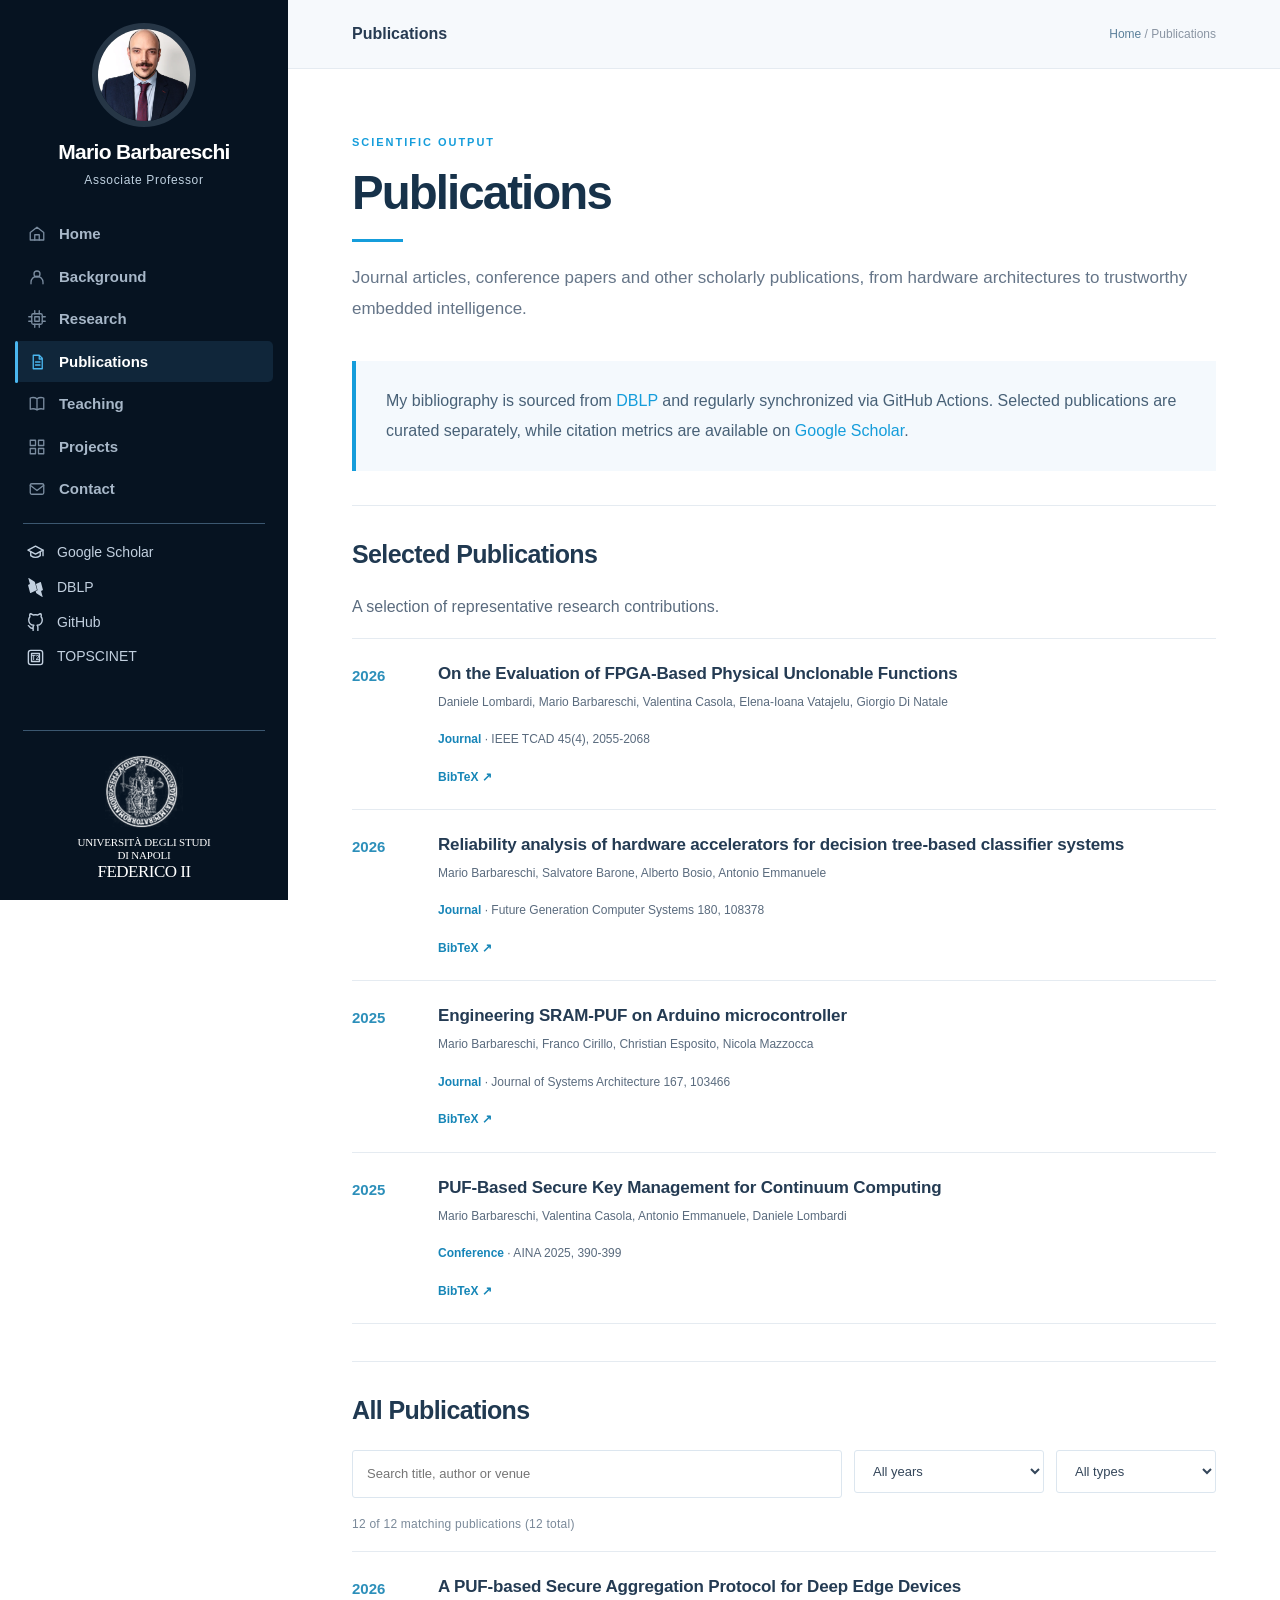
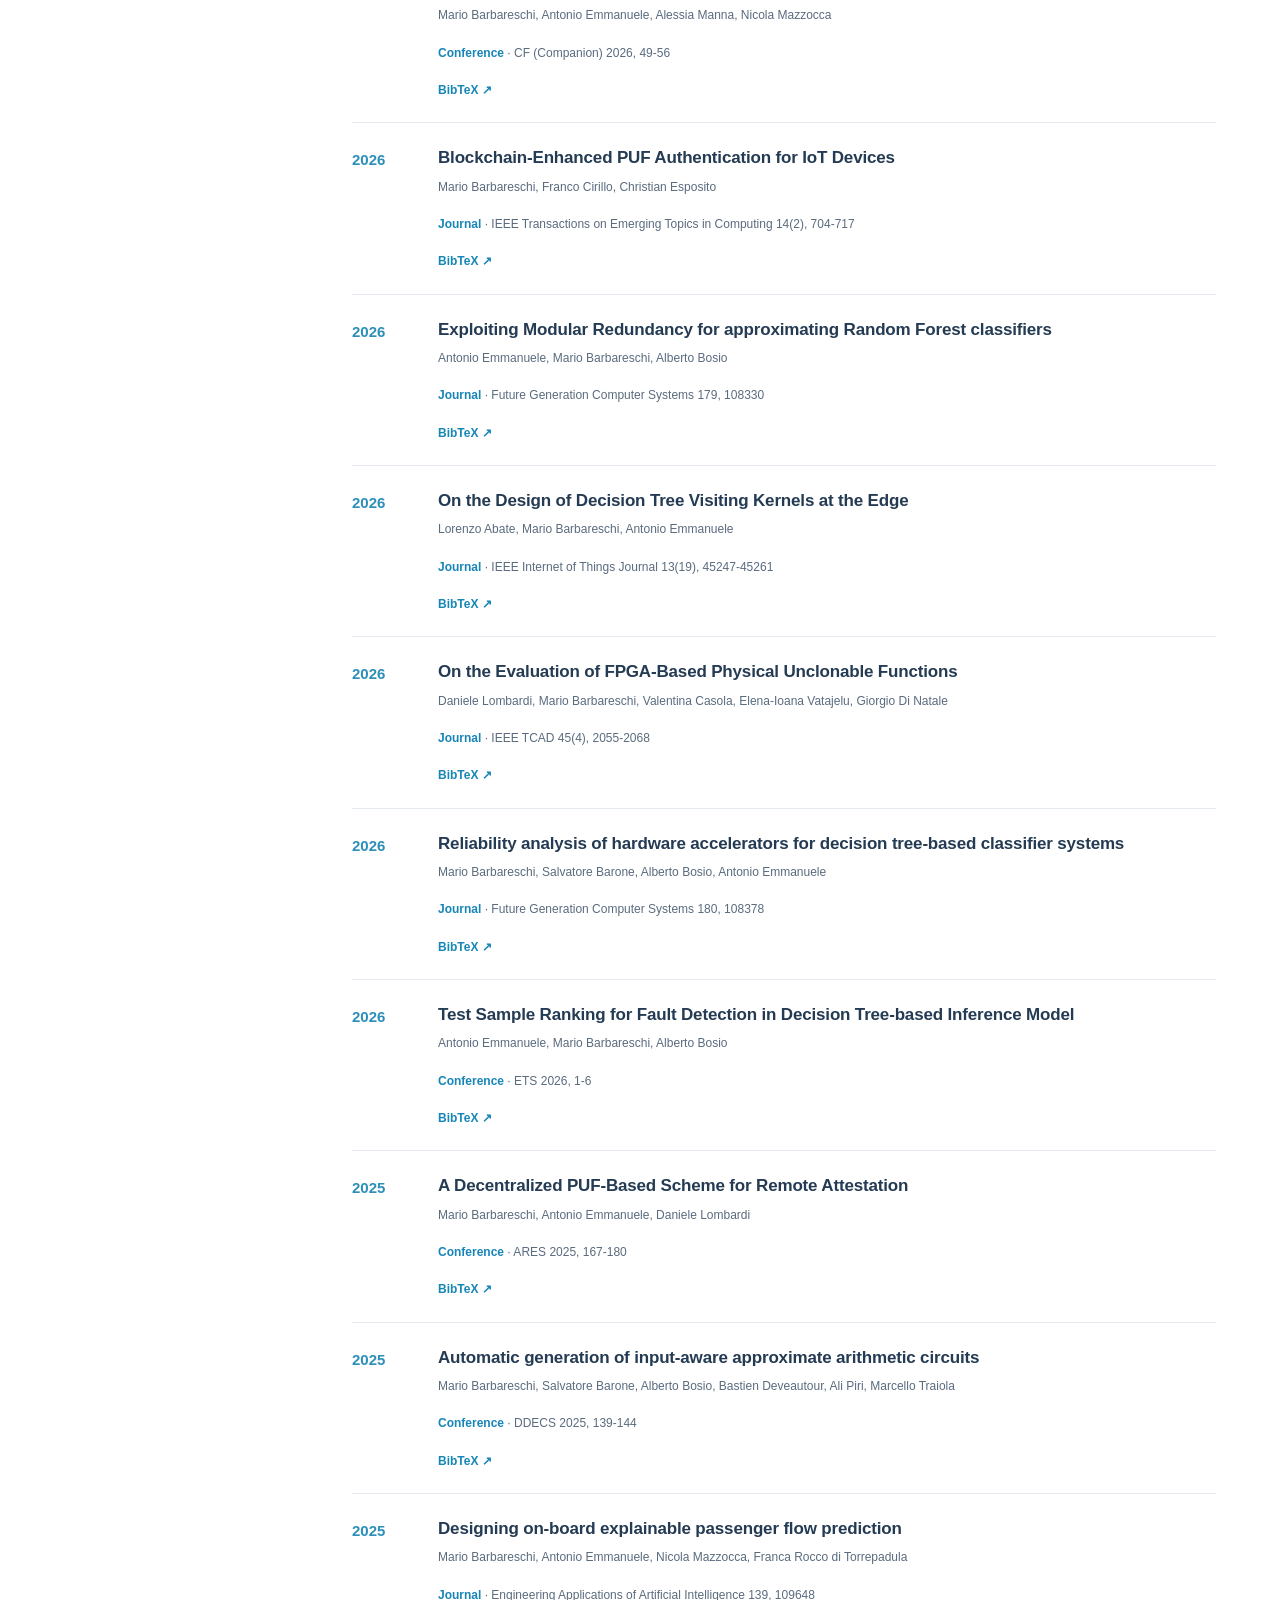
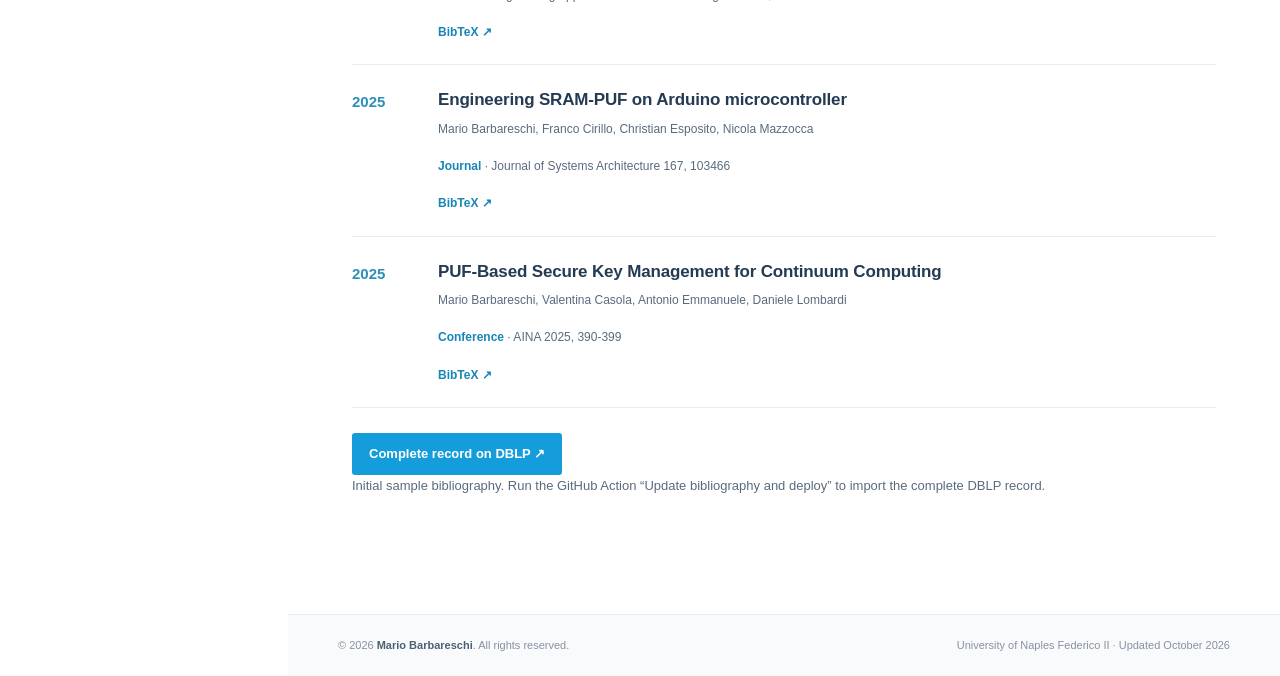
==== site/publications.html @ 02cf4fbd "first commit" ====
<!doctype html>
<html lang="en">
<head>
  <meta charset="utf-8">
  <meta name="viewport" content="width=device-width, initial-scale=1">
  <meta name="theme-color" content="#061321">
  <meta name="description" content="Publications | Mario Barbareschi, Associate Professor at the University of Naples Federico II">
  <meta property="og:title" content="Publications | Mario Barbareschi">
  <meta property="og:description" content="Publications | Mario Barbareschi, Associate Professor at the University of Naples Federico II">
  <meta property="og:type" content="website">
  <meta property="og:image" content="assets/images/iwasi-hero.webp">
  <title>Publications | Mario Barbareschi</title>
  <link rel="icon" href="favicon.svg" type="image/svg+xml">
  <link rel="stylesheet" href="assets/css/site.css">
</head>
<body>
  <aside class="site-sidebar" id="site-sidebar">
      <div class="identity">
        <a class="identity-photo" href="index.html"><img src="assets/images/portrait.webp" alt="Mario Barbareschi" width="118" height="118"></a>
        <a class="identity-name" href="index.html">Mario Barbareschi</a>
        <div class="identity-role">Associate Professor</div>
      </div>
      <nav class="side-nav" aria-label="Main navigation"><a href="index.html"><svg viewBox="0 0 24 24" aria-hidden="true"><path d="m3 10 9-7 9 7v10H3z"/><path d="M9 20v-7h6v7"/></svg><span>Home</span></a>
<a href="background.html"><svg viewBox="0 0 24 24" aria-hidden="true"><circle cx="12" cy="8" r="4"/><path d="M4 21v-2a8 8 0 0 1 16 0v2"/></svg><span>Background</span></a>
<a href="research.html"><svg viewBox="0 0 24 24" aria-hidden="true"><rect x="5" y="5" width="14" height="14" rx="2"/><path d="M9 9h6v6H9zM9 1v4m6-4v4M9 19v4m6-4v4M1 9h4m-4 6h4m14-6h4m-4 6h4"/></svg><span>Research</span></a>
<a href="publications.html" aria-current="page"><svg viewBox="0 0 24 24" aria-hidden="true"><path d="M7 3h8l4 4v14H7zM15 3v5h4M10 12h6M10 16h6"/></svg><span>Publications</span></a>
<a href="teaching.html"><svg viewBox="0 0 24 24" aria-hidden="true"><path d="M12 5c-3-2-6-2-9-1v15c3-1 6-1 9 1 3-2 6-2 9-1V4c-3-1-6-1-9 1zm0 0v15"/></svg><span>Teaching</span></a>
<a href="projects.html"><svg viewBox="0 0 24 24" aria-hidden="true"><rect x="3" y="3" width="7" height="7"/><rect x="14" y="3" width="7" height="7"/><rect x="3" y="14" width="7" height="7"/><rect x="14" y="14" width="7" height="7"/></svg><span>Projects</span></a>
<a href="contact.html"><svg viewBox="0 0 24 24" aria-hidden="true"><rect x="3" y="5" width="18" height="14" rx="2"/><path d="m3 7 9 7 9-7"/></svg><span>Contact</span></a></nav>
      <div class="sidebar-profiles" aria-label="Academic profiles">
        <a href="https://scholar.google.it/citations?user=LVwMRVcAAAAJ&amp;hl=en" target="_blank" rel="noopener noreferrer"><svg viewBox="0 0 24 24" aria-hidden="true"><path d="M2.5 9 12 4l9.5 5-9.5 5-9.5-5Z"/><path d="M6 11v5c3.5 2.5 8.5 2.5 12 0v-5"/><path d="M21.5 9v7"/></svg><span>Google Scholar</span></a>
        <a href="https://dblp.org/pid/134/1019.html" target="_blank" rel="noopener noreferrer"><svg class="dblp-logo" viewBox="0 0 24 24" aria-hidden="true"><path d="M3.075.002c-.096.013-.154.092-.094.31L4.97 7.73 3.1 8.6s-.56.26-.4.85l2.45 9.159s.16.59.72.33l6.169-2.869 1.3-.61s.52-.24.42-.79l-.01-.06-1.13-4.22-.658-2.45-.672-2.49v-.04s-.16-.59-.84-1L3.5.141s-.265-.16-.425-.139zM18.324 5.03a.724.724 0 0 0-.193.06l-5.602 2.6.862 3.2 1.09 4.08.01.06c.05.47-.411.79-.411.79l-1.88.87.5 1.89.04.1c.07.17.28.6.81.91l6.95 4.269s.68.41.52-.17l-1.981-7.4 1.861-.86s.56-.26.4-.85L18.85 5.42s-.116-.452-.526-.39z"/></svg><span>DBLP</span></a>
        <a href="https://github.com/mariobarbareschi" target="_blank" rel="noopener noreferrer"><svg viewBox="0 0 24 24" aria-hidden="true"><path d="M9 19c-4.3 1.5-4.3-2.5-6-3m12 6v-3.9a3.4 3.4 0 0 0-.95-2.65c3.17-.36 6.5-1.56 6.5-7.05A5.5 5.5 0 0 0 19 4.7a5.1 5.1 0 0 0-.1-3.7S17.7.65 15 2.5a13.1 13.1 0 0 0-6 0C6.3.65 5.1 1 5.1 1A5.1 5.1 0 0 0 5 4.7a5.5 5.5 0 0 0-1.55 3.7c0 5.45 3.33 6.69 6.5 7.05A3.4 3.4 0 0 0 9 18.1V22"/></svg><span>GitHub</span></a>
        <a href="https://topscinet.com/scientist_profile/Barbareschi,%20Mario/2013/?stype=single_year" target="_blank" rel="noopener noreferrer"><svg viewBox="0 0 24 24" aria-hidden="true"><rect x="3" y="3" width="18" height="18" rx="3"/><path d="M7 7h10v10H7z"/><text x="12" y="15" font-size="8" font-weight="700" text-anchor="middle" stroke="none" fill="currentColor">T2</text></svg><span>TOPSCINET</span></a>
      </div>
      <div class="sidebar-bottom">
        <a class="unina-brand" href="https://www.unina.it/" target="_blank" rel="noopener noreferrer" aria-label="Università degli Studi di Napoli Federico II — sito ufficiale" title="Università degli Studi di Napoli Federico II">
          <img src="https://upload.wikimedia.org/wikipedia/it/5/5c/University_Federico_II_Logo.svg" alt="Sigillo ufficiale dell'Università Federico II" width="78" height="78" loading="lazy" decoding="async" referrerpolicy="no-referrer" onerror="this.onerror=null;this.src='assets/images/unina-official-seal.png'">
          <span class="unina-wordmark" aria-hidden="true"><span>Università degli Studi</span><span>di Napoli</span><strong>Federico II</strong></span>
        </a>
      </div>
    </aside>
    <button class="mobile-trigger" type="button" aria-label="Open navigation" aria-controls="site-sidebar" aria-expanded="false"><svg viewBox="0 0 24 24" aria-hidden="true"><path d="M4 7h16M4 12h16M4 17h16"/></svg></button><div class="menu-scrim" aria-hidden="true"></div>
  <main class="site-main" id="main"><header class="page-breadcrumb"><strong>Publications</strong><span><a href="index.html">Home</a> / Publications</span></header>
    <div class="page-layout">
  <div class="page-header"><div class="kicker">Scientific output</div><h1>Publications</h1><span class="title-rule"></span>
    <p class="page-lead">Journal articles, conference papers and other scholarly publications, from hardware architectures to trustworthy embedded intelligence.</p>
  </div>
  <div class="lead-panel"><p>My bibliography is sourced from <a href="https://dblp.org/pid/134/1019.html" target="_blank" rel="noopener noreferrer">DBLP</a> and regularly synchronized via GitHub Actions. Selected publications are curated separately, while citation metrics are available on <a href="https://scholar.google.it/citations?user=LVwMRVcAAAAJ&amp;hl=en" target="_blank" rel="noopener noreferrer">Google Scholar</a>.</p></div>
  <section class="content-section" aria-labelledby="selected-pub-title"><h2 id="selected-pub-title">Selected Publications</h2>
    <p class="section-intro">A selection of representative research contributions.</p>
    <div id="selected-publications" class="publication-list" aria-live="polite"><p>Loading selected publications…</p></div>
  </section>
  <section class="content-section" aria-labelledby="all-pub-title"><h2 id="all-pub-title">All Publications</h2>
    <div class="publication-controls">
      <label><span class="sr-only">Search</span><input id="paper-search" type="search" placeholder="Search title, author or venue" aria-label="Search publications"></label>
      <label><span class="sr-only">Year</span><select id="paper-year" aria-label="Filter by year"><option value="">All years</option></select></label>
      <label><span class="sr-only">Type</span><select id="paper-type" aria-label="Filter by publication type"><option value="">All types</option><option value="Journal">Journal papers</option><option value="Conference">Conference papers</option><option value="Other">Other publications</option></select></label>
    </div>
    <div class="publication-status" id="paper-status" role="status">Loading bibliography…</div>
    <div id="all-publications" class="publication-list" aria-live="polite"></div>
    <p class="no-results" id="paper-no-results" hidden>No publications match your filters.</p>
    <div class="pub-footer"><button class="outline-button" id="paper-load-more" type="button" hidden>Show more publications</button>
      <a class="outline-button" href="https://dblp.org/pid/134/1019.html" target="_blank" rel="noopener noreferrer">Complete record on DBLP ↗</a></div>
    <p class="note" id="publication-source-note">Loading bibliography source…</p>
    <noscript><p>The interactive bibliography requires JavaScript. You can see the <a href="https://dblp.org/pid/134/1019.html">full publication list on DBLP</a>.</p></noscript>
  </section>
</div>
<footer class="site-footer"><span>&copy; 2026 <strong>Mario Barbareschi</strong>. All rights reserved.</span><span>University of Naples Federico II &middot; Updated October 2026</span></footer></main>
  <script src="assets/js/site.js" defer></script>
  <script src="assets/js/publications.js" defer></script>
</body>
</html>
---- site/assets/css/site.css ----
/* Mario Barbareschi -- original academic website design inspired by academic sidebar layouts. */
:root{--navy:#061321;--navy2:#0a2033;--blue:#159ddb;--blue2:#4ab6ef;--ink:#203044;--muted:#647184;--line:#e5ebf1;--light:#f6f9fc;--sidebar:288px;--shadow:0 14px 42px rgba(14,40,69,.07)}
*{box-sizing:border-box}
html{scroll-behavior:smooth}
body{margin:0;background:#fff;color:var(--ink);font-family:Arial,Helvetica,sans-serif;font-size:16px;line-height:1.7;-webkit-font-smoothing:antialiased}
a{color:var(--blue);text-decoration:none}
a:hover{color:#0874ae}
button,input,select{font:inherit}
button:focus-visible,a:focus-visible,input:focus-visible,select:focus-visible{outline:3px solid #65c7ff;outline-offset:3px}
img{max-width:100%;display:block}
.site-sidebar{position:fixed;inset:0 auto 0 0;width:var(--sidebar);background:var(--navy);color:#fff;z-index:30;display:flex;flex-direction:column;overflow-y:auto;scrollbar-width:thin;scrollbar-color:#29445e transparent}
.identity{text-align:center;padding:31px 20px 18px}
.identity-photo{display:block;width:118px;height:118px;margin:0 auto 15px;border-radius:50%;overflow:hidden;border:7px solid #263646;transition:border-color .2s ease}
.identity-photo:hover{border-color:#45708d}
.identity-photo img{width:100%;height:100%;object-fit:cover;object-position:center 29%}
.identity-name{display:block;color:#fff;font-size:23px;font-weight:750;letter-spacing:-.7px;line-height:1.24}
.identity-name:hover{color:#fff}
.identity-role{font-size:12px;color:#c0d2e1;letter-spacing:.055em;margin-top:5px}
.socials{display:flex;gap:8px;align-items:center;justify-content:center;margin-top:18px}
.socials a{display:grid;place-items:center;border-radius:50%;width:35px;height:35px;background:#1a2b3e;color:#e5edf5;font-size:11px;font-weight:800;letter-spacing:-.3px;transition:background .18s,color .18s,transform .18s}
.socials a:hover{background:var(--blue);color:#fff;transform:translateY(-2px)}
.side-nav{display:flex;flex-direction:column;padding:17px 15px 22px;gap:2px}
.side-nav a{display:flex;align-items:center;gap:13px;padding:10px 15px;border-radius:5px;color:#a7b7c8;font-size:15px;font-weight:550;transition:color .18s,background .18s}
.side-nav svg{height:18px;width:18px;flex:none;color:#7a8c9f;stroke:currentColor;stroke-linecap:round;stroke-linejoin:round;stroke-width:1.75;fill:none;transition:color .18s}
.side-nav a:hover,.side-nav a[aria-current="page"]{color:white;background:#10263a}
.side-nav a:hover svg,.side-nav a[aria-current="page"] svg{color:var(--blue2)}
.sidebar-bottom{margin-top:auto;text-align:center;padding:15px 16px 20px;font-size:11px;color:#8aa1b7;line-height:1.55;border-top:1px solid #18283a}
.sidebar-bottom strong{font-weight:600;color:#d4dfe9}
.site-main{min-height:100vh;margin-left:var(--sidebar);overflow:hidden}
.mobile-trigger{display:none;position:fixed;top:15px;right:15px;z-index:50;width:46px;height:46px;border:0;border-radius:50%;background:var(--blue);color:white;box-shadow:0 5px 22px #0004;align-items:center;justify-content:center;cursor:pointer}
.mobile-trigger svg{width:24px;height:24px;stroke:currentColor;stroke-width:2;fill:none;stroke-linecap:round}
.menu-scrim{display:none}
/* Landing photo: user-provided identity portrait and conference-inspired illustrative composite. */
.hero{height:100vh;min-height:670px;position:relative;overflow:hidden;background:var(--navy)}
.hero-image{position:absolute;inset:0;width:100%;height:100%;object-fit:cover;object-position:42% 47%;transform:scale(1.001)}
.hero-tint{position:absolute;inset:0;background:linear-gradient(90deg,rgba(2,9,22,.05) 0%,rgba(2,9,22,.05) 39%,rgba(2,10,26,.45) 63%,rgba(2,10,26,.86) 100%)}
.hero-copy{position:absolute;top:50%;right:5.7%;transform:translateY(-43%);width:min(550px,46%);color:#fff;z-index:2}
.hero-overline{display:flex;align-items:center;gap:13px;text-transform:uppercase;font-size:11px;letter-spacing:.19em;color:#d5eaf8;font-weight:700;margin-bottom:19px}
.hero-overline:before{content:"";display:block;width:37px;height:2px;background:var(--blue2)}
.hero h1{font-size:clamp(42px,5.1vw,83px);letter-spacing:-.052em;line-height:1.06;margin:0 0 23px;font-weight:770;text-wrap:balance;text-shadow:0 2px 12px #0003}
.hero-title{font-size:clamp(18px,1.5vw,24px);font-weight:500;line-height:1.5;margin:0 0 12px;color:#fff}
.hero-affiliation{font-size:14px;max-width:400px;color:#c8d8e8;margin:0;line-height:1.75}
/* Institutional links inside the home hero preserve the existing visual treatment. */
.hero-affiliation a{color:inherit;text-decoration:none;text-decoration-color:transparent;text-underline-offset:3px;transition:color .18s ease,text-decoration-color .18s ease}
.hero-affiliation a:hover,.hero-affiliation a:focus-visible{color:#fff;text-decoration:underline;text-decoration-color:#7bd1ff}

.hero-rule{width:43px;height:3px;background:var(--blue);margin:25px 0}
.hero-links{display:flex;align-items:center;gap:27px;flex-wrap:wrap;margin-top:34px}
.hero-link{color:#fff;font-size:13px;font-weight:700;text-transform:uppercase;letter-spacing:.07em;display:inline-flex;align-items:center;gap:10px}
.hero-link:hover{color:#7bd1ff}
.hero-link .arr{color:var(--blue2);font-size:19px}
.hero-credit{position:absolute;bottom:22px;left:29px;color:#e5eaf0aa;font-size:11px;letter-spacing:.02em;z-index:1}
.hero-side-label{position:absolute;bottom:20px;right:28px;color:#c3dcf2ad;font-size:10px;letter-spacing:.17em;font-weight:600;text-transform:uppercase}
/* Inner pages */
.page-breadcrumb{border-bottom:1px solid var(--line);background:var(--light);height:69px;display:flex;align-items:center;justify-content:space-between;padding:0 clamp(30px,5vw,78px);gap:20px}
.page-breadcrumb strong{color:#273b52;font-size:16px}
.page-breadcrumb span{font-size:12px;color:#8a95a3}
.page-breadcrumb a{color:#5b809b}
.page-layout{width:min(1150px,100%);padding:64px clamp(28px,5vw,76px) 100px;margin:auto;min-height:calc(100vh - 155px)}
.kicker{color:var(--blue);font-size:11px;font-weight:800;text-transform:uppercase;letter-spacing:.18em;margin-bottom:14px}
.page-header{margin-bottom:37px}
.page-header h1{font-size:clamp(36px,3.7vw,52px);font-weight:730;color:#17324a;line-height:1.16;letter-spacing:-.04em;margin:0 0 18px}
.title-rule{display:block;width:51px;height:3px;background:var(--blue);margin-bottom:20px}
.page-lead{font-size:17px;color:#657588;line-height:1.85;max-width:850px;margin:0}
.content-section{padding:32px 0 37px;border-top:1px solid var(--line)}
.content-section h2,.subheading{font-size:25px;letter-spacing:-.025em;color:#203951;line-height:1.35;margin:0 0 22px;font-weight:750}
.content-section h3{font-size:19px;color:#233d56;line-height:1.45;margin:0 0 8px}
.content-section p{color:#5a6b7e;margin:0 0 17px}
.content-section:last-child{padding-bottom:0}
.accent-link{display:inline-flex;gap:8px;align-items:center;font-weight:700;font-size:14px}
.accent-link:hover{text-decoration:underline}
.lead-panel{background:#f4f9fd;border-left:4px solid var(--blue);padding:25px 30px;margin-bottom:34px;color:#486177;line-height:1.85}
.lead-panel p{margin:0}
.columns-2{display:grid;grid-template-columns:1fr 1fr;gap:30px}
.columns-3{display:grid;grid-template-columns:repeat(3,1fr);gap:20px}
.info-card{background:#fff;border:1px solid #e5ecf1;padding:26px 25px;box-shadow:0 2px 11px #142d4310;border-radius:3px;transition:transform .2s,box-shadow .2s}
.info-card:hover{transform:translateY(-3px);box-shadow:var(--shadow)}
.info-card .card-symbol{color:var(--blue);font-size:12px;font-weight:800;letter-spacing:.1em;text-transform:uppercase;margin-bottom:13px}
.info-card h3{font-size:20px;margin:0 0 11px;letter-spacing:-.02em;color:#1b3248}
.info-card p{color:#607184;margin:0;font-size:14px;line-height:1.8}
.pill-set{display:flex;gap:8px;flex-wrap:wrap}
.pill{display:inline-flex;padding:6px 11px;background:#eaf4fb;color:#27769c;font-weight:700;font-size:11px;border-radius:2px;letter-spacing:.03em}
.timeline{border-left:2px solid #d7e9f6;padding-left:31px;margin:15px 0 0 8px}
.timeline-item{position:relative;padding:0 0 31px}
.timeline-item:last-child{padding-bottom:0}
.timeline-item:before{content:"";position:absolute;left:-39px;top:4px;width:12px;height:12px;border:2px solid var(--blue);border-radius:50%;background:#fff}
.timeline-item h3{font-size:19px;margin:0 0 4px}
.timeline-item .period{display:inline-block;color:#287cb2;background:#e9f4fb;font-size:12px;padding:3px 9px;font-weight:700;margin:5px 0 8px}
.timeline-item p{font-size:14px;max-width:720px;color:#647589;margin:5px 0}
.grid-head{font-weight:700;color:#253a51;font-size:13px;text-transform:uppercase;letter-spacing:.12em;margin-bottom:15px}
.topic-list{margin:5px 0;padding-left:22px;color:#5b6f82;line-height:2}
.topic-list li::marker{color:var(--blue)}
.research-intro{display:grid;grid-template-columns:1.2fr .8fr;gap:44px;align-items:start;margin-bottom:30px}
.research-intro p{margin:0 0 20px;color:#5e7184}
.research-aside{padding:26px;background:#f3f8fc;border:1px solid #e1edf5}
.research-aside strong{display:block;font-size:12px;letter-spacing:.12em;color:#276e9d;text-transform:uppercase;margin-bottom:13px}
.research-focus{display:grid;grid-template-columns:1fr 1fr;gap:22px}
.research-focus .info-card{padding:29px 28px}
.research-focus .info-card h3{font-size:21px}
.project-item{display:grid;grid-template-columns:115px 1fr 25px;gap:22px;align-items:start;border-bottom:1px solid var(--line);padding:29px 0}
.project-item:first-child{border-top:1px solid var(--line)}
.project-code{width:92px;height:92px;display:grid;place-items:center;background:linear-gradient(145deg,#0b3151,#166795);color:#e0f3ff;font-weight:800;letter-spacing:.075em;font-size:18px;border-radius:3px}
.project-code.alt{background:linear-gradient(145deg,#17364c,#327d79)}
.project-item h2{font-size:22px;color:#1e3750;margin:0 0 5px}
.project-item p{font-size:14px;color:#647487;margin:0 0 11px}
.project-item .project-meta{color:#2690c3;font-size:12px;text-transform:uppercase;letter-spacing:.12em;font-weight:700;margin-bottom:9px}
.project-arrow{font-size:22px;padding-top:18px;color:var(--blue)}
/* Publications */
.publication-controls{display:grid;grid-template-columns:minmax(150px,1fr) 190px 160px;gap:12px;margin-bottom:16px}
.publication-controls input,.publication-controls select{min-width:0;width:100%;border:1px solid #dce6ef;background:#fff;border-radius:3px;padding:12px 14px;font-size:13px;color:#34465a;outline-offset:2px}
.publication-status{color:#7a8999;font-size:12px;margin-bottom:17px;letter-spacing:.02em}
.publication-list{display:flex;flex-direction:column;border-top:1px solid var(--line)}
.paper-item{border-bottom:1px solid var(--line);padding:22px 0;display:grid;grid-template-columns:68px 1fr;gap:18px}
.paper-year{font-weight:800;color:#2c8fba;font-size:15px;padding-top:2px}
.paper-content h3{font-size:17px;line-height:1.48;color:#243b53;margin:0 0 6px;letter-spacing:-.01em;font-weight:720}
.paper-content h3 a{color:inherit}
.paper-content h3 a:hover{color:var(--blue)}
.paper-authors{font-size:12px;color:#728293;margin:0 0 3px}
.paper-venue{font-size:12px;color:#46627b;margin:0}
.paper-badge{color:#1785b8;font-weight:700}
.no-results{display:none;color:#66788a;padding:25px 0}
.pub-footer{display:flex;align-items:center;gap:18px;flex-wrap:wrap;padding-top:25px}
.outline-button{display:inline-flex;gap:10px;align-items:center;background:var(--blue);color:white;padding:10px 17px;border-radius:3px;font-size:13px;font-weight:700;transition:background .2s}
.outline-button:hover{background:#087aae;color:white}
.simple-cards{display:grid;grid-template-columns:1fr 1fr;gap:22px}
.simple-cards .info-card{min-height:190px}
.contact-boxes{display:grid;grid-template-columns:1fr 1fr;gap:24px;margin:25px 0 35px}
.contact-box{padding:27px;border:1px solid #e5edf4;display:flex;gap:18px;align-items:flex-start}
.contact-box .circle-icon{width:42px;height:42px;background:#e8f5fc;color:#1396cf;display:grid;place-items:center;border-radius:50%;flex:none;font-size:17px}
.contact-box h3{font-size:17px;margin:0 0 4px;color:#20374e}
.contact-box p{font-size:14px;margin:0;color:#627387;line-height:1.8}
.contact-box a{overflow-wrap:anywhere}
.contact-box .contact-fingerprint{display:block;margin-top:6px;color:#7c8b9b;font-size:11px;line-height:1.55;overflow-wrap:anywhere}
.contact-box .contact-fingerprint code{font-family:ui-monospace,SFMono-Regular,Menlo,Consolas,monospace;font-size:10px;word-break:break-word}
.note{font-size:13px;color:#8190a0;margin-top:20px}
.site-footer{border-top:1px solid #e6edf3;background:#f8fafc;padding:21px 50px;color:#8692a0;font-size:11px;display:flex;justify-content:space-between;gap:20px;flex-wrap:wrap}
.site-footer strong{color:#4c6071}
@media(max-width:1300px){.hero-copy{right:4%;width:49%}.hero h1{font-size:clamp(43px,5vw,70px)}}
@media(max-width:1100px){:root{--sidebar:260px}.hero-copy{right:3%;width:54%}.hero-tint{background:linear-gradient(90deg,rgba(2,9,22,.09),rgba(2,10,26,.3) 47%,rgba(2,10,26,.85))}.research-intro{grid-template-columns:1fr}.page-layout{padding-left:36px;padding-right:36px}}
@media(max-width:930px){.site-sidebar{width:288px;transform:translateX(-101%);transition:transform .24s ease;box-shadow:7px 0 25px #0003}.site-sidebar.open{transform:translateX(0)}.site-main{margin-left:0}.mobile-trigger{display:flex}.menu-scrim.active{display:block;position:fixed;inset:0;z-index:25;background:#06101b9c}.hero-copy{right:6%;width:48%}.page-breadcrumb{padding-right:80px}}
@media(max-width:650px){.hero{min-height:620px;height:100svh}.hero-image{object-position:41% 20%}.hero-tint{background:linear-gradient(180deg,rgba(4,12,27,.04) 0%,rgba(4,12,27,.15) 28%,rgba(4,12,27,.67) 65%,rgba(4,12,27,.94) 100%)}.hero-copy{left:25px;right:25px;bottom:65px;top:auto;transform:none;width:auto}.hero h1{font-size:clamp(39px,10.5vw,60px);margin-bottom:13px}.hero-overline{font-size:10px;margin-bottom:13px}.hero-title{font-size:17px}.hero-affiliation{font-size:12px;max-width:350px}.hero-rule{margin:16px 0}.hero-links{margin-top:19px;gap:24px}.hero-credit{bottom:15px;left:24px;font-size:10px}.hero-side-label{display:none}.page-layout{padding:38px 23px 65px}.page-breadcrumb{height:58px;padding:0 75px 0 23px}.page-header{margin-bottom:29px}.page-header h1{font-size:38px}.page-lead{font-size:15px;line-height:1.75}.columns-2,.columns-3,.research-focus,.simple-cards,.contact-boxes{grid-template-columns:1fr}.research-intro{gap:14px}.publication-controls{grid-template-columns:1fr 1fr}.publication-controls input{grid-column:1/-1}.paper-item{grid-template-columns:50px 1fr;gap:8px}.paper-content h3{font-size:16px}.content-section{padding:28px 0}.project-item{grid-template-columns:63px 1fr 13px;gap:11px}.project-code{width:57px;height:57px;font-size:12px}.project-item h2{font-size:20px}.site-footer{padding:20px 24px}.contact-box{padding:19px}}
@media(prefers-reduced-motion:reduce){*,*:before,*:after{scroll-behavior:auto!important;transition:none!important;animation:none!important}}
[hidden]{display:none!important}
.sr-only{position:absolute!important;width:1px;height:1px;padding:0;margin:-1px;overflow:hidden;clip:rect(0,0,0,0);white-space:nowrap;border:0}
@media(max-width:650px){.hero-image{object-position:29% 20%}}

/* Background: section labels group degrees and qualifications without altering the shared timeline style. */
.content-section .timeline-group-title{font-size:15px;letter-spacing:.075em;text-transform:uppercase;font-weight:800;color:#43627d;margin:9px 0 22px}
.content-section .timeline-group-title.after-timeline{margin-top:35px}

/* Research page: focused editorial content with stable contributions and research areas. */
.research-statement{font-size:19px;line-height:1.68;color:#334f69!important;letter-spacing:-.012em}
.research-statement strong{color:#163b58}
.research-section-heading{display:flex;align-items:start;justify-content:space-between;gap:36px;margin-bottom:22px}
.research-section-heading h2{margin-bottom:0}
.research-section-heading p{max-width:320px;font-size:13px;line-height:1.7;margin:0;color:#718395}
.research-section-kicker{color:#2798cd;font-size:11px;line-height:1.5;text-transform:uppercase;font-weight:800;letter-spacing:.15em;margin-bottom:9px}
.research-section-lead{max-width:795px;margin:-4px 0 26px!important;line-height:1.8}
.research-detail{display:flex;flex-direction:column}
.research-focus .research-detail p{font-size:14px;line-height:1.85;color:#56697d}
.research-keywords{display:flex;align-items:flex-end;gap:8px;flex-wrap:wrap;margin-top:auto;padding-top:23px}
.research-keywords span{border:1px solid #dce9f2;color:#4a748e;padding:4px 8px;font-size:11px;line-height:1.55;border-radius:2px}
.research-context-grid{list-style:disc outside;padding-left:23px;margin:0}
.research-context-item{display:list-item;padding:0 0 19px 2px;margin:0 0 21px;border-bottom:1px solid var(--line)}
.research-context-item::marker{color:#2998c8;font-size:18px}
.research-context-item h3{margin-bottom:7px}
.research-context-item p{max-width:785px;font-size:14px;line-height:1.85;margin-bottom:5px}
.research-context-item .accent-link{font-size:13px;margin-top:8px}
/* Stable research contributions: methods and outcomes, independent of changing publication lists. */
.research-contributions{display:grid;grid-template-columns:repeat(2,minmax(0,1fr));border-top:1px solid var(--line);border-left:1px solid var(--line)}
.research-contribution{padding:25px 25px 23px;border-right:1px solid var(--line);border-bottom:1px solid var(--line);min-width:0;display:flex;flex-direction:column}
.research-contribution h3{font-size:18px;line-height:1.4;margin:0 0 11px;color:#1c3a54}
.research-contribution p{font-size:13px;line-height:1.8;color:#5a6e82;margin:0 0 17px;flex:1}
.research-contribution-tags{font-size:11px;line-height:1.6;color:#2783ae;font-weight:700;border-top:1px solid #eef2f6;padding-top:11px}
.research-actions{display:flex;align-items:center;gap:21px;flex-wrap:wrap;margin-top:26px}
@media(max-width:800px){.research-section-heading{flex-direction:column;gap:9px}.research-section-heading p{max-width:570px}}
@media(max-width:650px){.research-statement{font-size:17px}.research-focus .research-detail{padding:24px}.research-contributions{grid-template-columns:1fr}.research-context-grid{padding-left:19px}.research-contribution{padding:21px}.research-context-item h3{font-size:17px}.research-contribution h3{font-size:17px}}


/* Internal pages use Fade + Slide; navigating away from the homepage uses
   a cinematic bottom-to-top reveal. The sidebar does not animate. The special
   treatment is only applied to the outgoing home, never to ordinary inner pages. */
@view-transition { navigation: auto; }
.site-sidebar { view-transition-name: fixed-sidebar; }
.site-main { view-transition-name: page-content; }
/* A distinct native snapshot for the photo-led homepage allows a one-way
   transition without affecting page-to-page navigation or return to Home. */
.home-page .site-main { view-transition-name: home-hero; }
.side-nav { position: relative; }
.nav-active-indicator {
  position: absolute;
  top: 0;
  left: 15px;
  width: 3px;
  height: 43px;
  border-radius: 4px;
  background: var(--blue2);
  pointer-events: none;
  z-index: 1;
  view-transition-name: active-indicator;
  transition: top 280ms cubic-bezier(.2,.8,.2,1), height 280ms ease;
}
@keyframes mb-page-out {
  to { opacity: 0; transform: translateY(-7px); }
}
@keyframes mb-page-in {
  from { opacity: 0; transform: translateY(12px); }
  to { opacity: 1; transform: translateY(0); }
}
/* The hero recedes upward, uncovering the destination from the bottom. */
@keyframes mb-home-reveal {
  0%   { clip-path: inset(0 0 0 0); transform: scale(1); filter: brightness(1); }
  45%  { filter: brightness(.91); }
  100% { clip-path: inset(0 0 100% 0); transform: scale(1.016); filter: brightness(.86); }
}
/* Static HTML / browsers without cross-document View Transitions: a soft
   neutral curtain replaces the old snapshot while loading the next page. */
@keyframes mb-home-curtain {
  from { transform: translateY(100%); }
  to   { transform: translateY(0); }
}
@keyframes mb-home-slow-zoom {
  to { transform: scale(1.035); }
}
@keyframes mb-hero-settle {
  from { transform: scale(1.025); }
  to { transform: scale(1.001); }
}
/* Root and sidebar do not crossfade; only the content changes. */
::view-transition-old(root),
::view-transition-new(root),
::view-transition-old(fixed-sidebar),
::view-transition-new(fixed-sidebar) { animation: none; }
::view-transition-old(page-content) {
  animation: 145ms ease-in both mb-page-out;
}
/* Only an outgoing Home has this snapshot name; hence the cinematic wipe
   never runs when moving among Background, Research, Publications, etc. */
/* Stack the outgoing photograph above the incoming document; without this,
   the new snapshot could obscure the intended reveal. */
::view-transition-group(page-content) { z-index: 2; }
::view-transition-group(home-hero) { z-index: 8; }
::view-transition-group(fixed-sidebar) { z-index: 12; }
::view-transition-group(active-indicator) { z-index: 13; }
::view-transition-old(home-hero) {
  animation: 540ms cubic-bezier(.70,0,.23,1) both mb-home-reveal;
  z-index: 3; /* On top of the new page so the wipe actually reveals it. */
}
::view-transition-new(home-hero) {
  animation: 300ms cubic-bezier(.22,1,.36,1) both mb-page-in;
}
::view-transition-new(page-content) {
  animation: 300ms cubic-bezier(.22,1,.36,1) both mb-page-in;
}
::view-transition-old(active-indicator),
::view-transition-new(active-indicator) {
  animation-duration: 285ms;
  animation-timing-function: cubic-bezier(.22,1,.36,1);
}
/* Fallback for local file:// preview and browsers lacking native support. */
.page-leaving .site-main { animation: 150ms ease-in both mb-page-out; }
/* Leaving Home is a curtain reveal, not the usual 150 ms fade. */
.home-page.page-leaving .site-main { animation: none; }
.home-page.page-leaving .hero-image {
  animation: 550ms ease-out both mb-home-slow-zoom;
}
.home-page.page-leaving .site-main::after {
  content: "";
  position: fixed;
  inset: 0 0 0 var(--sidebar);
  z-index: 12;
  pointer-events: none;
  background: linear-gradient(180deg, #eef5fa, #f9fbfe);
  box-shadow: 0 -12px 35px rgba(5,27,48,.14);
  animation: 540ms cubic-bezier(.70,0,.23,1) both mb-home-curtain;
}
@media (max-width: 930px) {
  .home-page.page-leaving .site-main::after { left: 0; }
}
.page-entering .site-main { animation: 300ms cubic-bezier(.22,1,.36,1) both mb-page-in; }
.hero-image { animation: 2.8s ease-out both mb-hero-settle; }
@media (prefers-reduced-motion: reduce) {
  ::view-transition-old(root), ::view-transition-new(root),
  ::view-transition-old(page-content), ::view-transition-new(page-content),
  ::view-transition-old(home-hero), ::view-transition-new(home-hero),
  ::view-transition-old(fixed-sidebar), ::view-transition-new(fixed-sidebar),
  ::view-transition-old(active-indicator), ::view-transition-new(active-indicator) {
    animation: none !important;
  }
  .page-leaving .site-main, .page-entering .site-main, .hero-image,
  .home-page.page-leaving .hero-image, .home-page.page-leaving .site-main::after {
    animation: none !important;
  }
  .home-page.page-leaving .site-main::after { content: none !important; }
}

/* Teaching - curated course portfolio */
.teaching-section-head{display:flex;align-items:flex-end;justify-content:space-between;gap:20px;margin-bottom:15px}
.teaching-section-head h2{margin-bottom:0}
.course-year{white-space:nowrap;color:#187bb2;background:#eaf5fc;border:1px solid #dcecf7;padding:8px 12px;font-size:12px;font-weight:750;letter-spacing:.045em}
.teaching-course-list{border-top:1px solid var(--line)}
.course-entry{padding:23px 0 26px;border-bottom:1px solid var(--line)}
.course-entry-featured{padding:28px 30px;background:#f7fbfe;border:1px solid #dceaf5;border-left:3px solid var(--blue)}
.course-entry h3{font-size:21px;margin:11px 0 9px;line-height:1.3;color:#1c3852;letter-spacing:-.015em}
.course-entry p{font-size:14px;line-height:1.85;margin:0 0 12px;max-width:800px}
.course-meta{display:flex;align-items:center;gap:12px;flex-wrap:wrap;font-size:11px;color:#718295;font-weight:650;letter-spacing:.035em}
.course-level{color:#1c81b6;text-transform:uppercase;font-size:11px;font-weight:780;letter-spacing:.085em}
.course-translation{font-size:16px;font-weight:450;color:#637b8e}
.course-footnote{margin:13px 0 0!important;color:#77899a!important;font-size:12px;line-height:1.65}
@media(max-width:650px){.teaching-section-head{align-items:flex-start;flex-direction:column;gap:5px}.course-entry-featured{padding:20px}.course-entry h3{font-size:19px}.course-translation{display:block;margin-top:3px}.columns-3{grid-template-columns:1fr}}

/* 2026/27 Teaching cards */
.current-course-grid{display:grid;grid-template-columns:repeat(3,minmax(0,1fr));gap:16px;align-items:stretch}
.current-course-grid .course-entry-featured{display:flex;flex-direction:column;min-width:0;padding:24px 22px}
.current-course-grid .course-entry h3{font-size:19px;line-height:1.32}
.current-course-grid .course-entry p{margin-top:auto;margin-bottom:0}
.current-course-grid .course-translation{display:block;font-size:13px;margin-top:5px;line-height:1.55}
@media(max-width:980px){.current-course-grid{grid-template-columns:1fr 1fr}}
@media(max-width:650px){.current-course-grid{grid-template-columns:1fr}.current-course-grid .course-entry-featured{padding:23px 21px}}


/* Teaching gallery: Nima-inspired visual catalogue with accessible on-page course details. */
.teaching-layout { max-width: 1260px; }
.teaching-gallery-heading { display:flex;align-items:end;justify-content:space-between;gap:30px;margin-bottom:27px; }
.teaching-gallery-heading h2{margin:0;}
.teaching-gallery-heading p {max-width:320px;margin:0;color:#728295;font-size:13px;line-height:1.8;}
.teaching-gallery { display:grid;grid-template-columns:repeat(3,minmax(0,1fr));gap:24px;align-items:stretch; }
.teaching-card {min-width:0;}
.teaching-card-button { display:flex; flex-direction:column; padding:0; background:#fff; border:1px solid #e1e9f0; box-shadow:0 5px 20px #172b4010; border-radius:4px; width:100%;height:100%;color:inherit;cursor:pointer;text-align:left;transition:box-shadow .25s ease,transform .25s ease,border-color .25s ease;overflow:hidden; }
.teaching-card-button:hover{ transform:translateY(-4px); box-shadow:0 14px 34px #152e491e; border-color:#c6e0f0; }
.teaching-card-button:focus-visible { outline:3px solid var(--blue); outline-offset:3px; }
.teaching-card-text { padding:23px 22px 19px;min-height:114px;display:flex;flex-direction:column;justify-content:flex-start; }
.teaching-card-category{display:block;color:#278bbd;font-size:10px;line-height:1.5;letter-spacing:.12em;text-transform:uppercase;font-weight:800;margin-bottom:9px;}
.teaching-card-text h3{font-size:18px;line-height:1.35;letter-spacing:-.02em;color:#1c344a;margin:0;font-weight:740;}
.teaching-card-subtitle{color:#5c7185;font-size:12px;line-height:1.5;margin:7px 0 0;font-weight:550;}
.teaching-card-image{width:100%;aspect-ratio:1.65;overflow:hidden;background:#102d4c;display:block;}
.teaching-card-image img {width:100%;height:100%;object-fit:cover;transition:transform .55s cubic-bezier(.16,.6,.24,1);}
.teaching-card-button:hover .teaching-card-image img{transform:scale(1.045);}
.teaching-card-bottom{display:flex;justify-content:space-between;align-items:center;gap:12px;padding:17px 22px 20px;width:100%;}
.teaching-card-years{font-size:13px;font-weight:700;color:#586f83;}
.teaching-card-more{display:grid;place-items:center;width:30px;height:30px;border:1px solid #d4eaf7;color:var(--blue);border-radius:50%;font-size:17px;flex:none;}
.teaching-card-button:hover .teaching-card-more{color:#fff;background:var(--blue);border-color:var(--blue);}
.course-gallery-footnote{font-size:12px!important;color:#8292a0!important;margin:21px 0 0!important;}
.course-dialog {border:0;border-radius:6px;box-shadow:0 25px 100px #09182655;padding:0;max-width:min(860px,calc(100% - 36px));width:860px;max-height:min(90svh,850px);overflow:auto;background:#fff;color:var(--ink);}
.course-dialog::backdrop {background:rgba(5,19,34,.74);backdrop-filter:blur(5px);}
.course-dialog[open] {animation:mb-dialog-in .22s ease-out both;}
@keyframes mb-dialog-in {from{opacity:0;transform:translateY(12px) scale(.986)}to{opacity:1;transform:none}}
.course-dialog-shell {position:relative;}
.course-dialog-close {position:sticky;top:13px;float:right;margin:13px 13px -62px 0;z-index:2;border:0;cursor:pointer;background:#fff;color:#284862;box-shadow:0 2px 20px #0002;border-radius:50%;width:40px;height:40px;display:grid;place-items:center;font-size:29px;line-height:1;}
.course-dialog-close:hover{background:#eef7fc;}
.course-dialog-visual {height:220px;width:100%;overflow:hidden;background:#142d48;}
.course-dialog-visual img {width:100%;height:100%;object-fit:cover;}
.course-dialog-content {padding:29px clamp(24px,5vw,48px) 37px;}
.course-dialog-content h2 {font-size:clamp(24px,3.2vw,33px);line-height:1.25;letter-spacing:-.03em;color:#1c374f;margin:0 0 12px;}
.course-dialog-content h3 {font-size:16px;margin:21px 0 8px;color:#24435a;}
.course-dialog-content p {font-size:14px;color:#5e7082;line-height:1.75;margin:0 0 13px;}
.course-dialog-period strong{color:#1f455f;}
.course-dialog-content ul {margin:0 0 18px;padding-left:21px;color:#5d7183;font-size:14px;line-height:1.9;}
.course-dialog-content li::marker {color:var(--blue);}
.course-dialog-content .course-detail-note {font-size:12px;background:#f6f9fc;padding:12px 15px;color:#718396;}
.course-dialog-links {display:flex;flex-wrap:wrap;align-items:center;gap:16px;}
.course-dialog-links .syllabus-note{font-size:12px;color:#8391a0;margin:0;max-width:330px;}
@media(max-width:1180px) {.teaching-gallery{grid-template-columns:repeat(2,minmax(0,1fr));}}
@media(max-width:650px) {.teaching-gallery{grid-template-columns:1fr;gap:18px;}.teaching-gallery-heading{display:block;}.teaching-gallery-heading p{margin-top:12px;}.teaching-card-text{min-height:0;padding:19px 19px 16px;}.teaching-card-image{aspect-ratio:1.85;}.teaching-card-bottom{padding:15px 19px;}.course-dialog-visual{height:160px;}.course-dialog-content{padding:25px 22px 30px;}.course-dialog{max-height:88svh;}}
@media(prefers-reduced-motion:reduce){.teaching-card-button,.teaching-card-image img,.course-dialog[open]{transition:none!important;animation:none!important;}}

/* Course source links and long syllabus modal readability */
.course-dialog-content { overflow-wrap:anywhere; }
.course-dialog-content .course-dialog-links { display:flex; flex-wrap:wrap; gap:.65rem; align-items:center; margin-top:1.25rem; }
.course-dialog-content .course-detail-note { font-size:.88rem; color:#6b7585; border-left:3px solid #c9d9e7; padding-left:.75rem; }
.course-dialog-content ul { margin-bottom:1.25rem; }

/* Distinct academic-degree and Ph.D. galleries; anchor navigation is accessible without JS. */
.teaching-shortcuts {display:flex;gap:10px;flex-wrap:wrap;margin:0 0 12px;}
.teaching-shortcuts a {display:inline-flex;align-items:center;gap:11px;padding:11px 16px;border:1px solid #d8e5ee;border-radius:4px;color:#28516b;font-size:12px;font-weight:750;text-decoration:none;transition:background .2s ease,border-color .2s ease,color .2s ease;}
.teaching-shortcuts a:hover,.teaching-shortcuts a:focus-visible {background:#eaf6fc;border-color:#9bcde7;color:#0875ac;}
.teaching-shortcuts a span{font-size:16px;color:#2093c7;}
#degree-courses,#phd-courses{scroll-margin-top:50px;}
.phd-course-section{padding-top:44px;}
.phd-teaching-gallery .teaching-card-text{min-height:132px;}
@media(max-width:650px){.teaching-shortcuts{gap:8px;margin-top:3px}.teaching-shortcuts a{padding:10px 13px;font-size:11px}.phd-course-section{padding-top:32px}.phd-teaching-gallery .teaching-card-text{min-height:0}}
@media(prefers-reduced-motion:reduce){.teaching-shortcuts a{transition:none}}


/* Teaching Moments: end-of-course photographic journal */
.teaching-moments { scroll-margin-top:50px; }
.moments-gallery { display:grid; grid-template-columns:repeat(2,minmax(0,1fr)); gap:13px; }
.moment-photo { position:relative; display:block; width:100%; overflow:hidden; border:0; border-radius:3px; background:#152e46; padding:0; cursor:zoom-in; aspect-ratio:2.05; }
.moment-photo.featured-moment { grid-column:1/-1; aspect-ratio:3.5; }
.moment-photo img {position:absolute;inset:0;display:block;width:100%;height:100%;object-fit:cover;object-position:center 62%; transition:transform .4s ease,filter .3s ease;}
.moment-photo.featured-moment img{ object-position:center 55%; }
.moment-photo:hover img{ transform:scale(1.03);filter:brightness(.91); }
.moment-photo:focus-visible{outline:3px solid var(--blue);outline-offset:3px;}
.moment-zoom{position:absolute;bottom:13px;right:13px;display:grid;place-items:center;width:33px;height:33px;background:#0b2538b8;color:#fff;border:1px solid #ffffff70;border-radius:50%;font-size:20px;line-height:1;pointer-events:none;}
.moments-lightbox{border:0;padding:0;margin:auto;max-width:calc(100vw - 36px);width:min(1260px,calc(100vw - 36px));max-height:calc(100dvh - 24px);background:transparent;color:#fff;overflow:visible;}
.moments-lightbox::backdrop{background:rgba(2,10,20,.94);backdrop-filter:blur(6px)}
.moments-lightbox-inner{display:grid;grid-template-columns:54px minmax(0,1fr) 54px;align-items:center;gap:8px;position:relative;}
.moments-lightbox figure{margin:0;min-width:0;text-align:center;}
.moments-lightbox figure img{max-width:100%;max-height:calc(100dvh - 120px);width:auto;height:auto;object-fit:contain;display:block;margin:auto;background:#061321;box-shadow:0 14px 60px #0008;}
.moments-lightbox figcaption{display:flex;justify-content:space-between;align-items:center;gap:12px;font-size:12px;color:#d8e5ed;padding:13px 0;letter-spacing:.035em;}
.moments-arrow,.moments-close{border:1px solid #ffffff55;background:#0d2536d9;color:white;cursor:pointer;display:grid;place-items:center;transition:background .2s ease;}
.moments-arrow{border-radius:50%;width:44px;height:44px;font-size:32px;line-height:1;}
.moments-arrow:hover,.moments-close:hover{background:#1878b5;}
.moments-close{position:absolute;right:58px;top:-16px;z-index:3;border-radius:50%;font-size:24px;width:40px;height:40px;}
.moments-lightbox button:focus-visible{outline:3px solid #65c3ff;outline-offset:3px;}
@media(max-width:1100px){.moments-gallery{grid-template-columns:repeat(2,minmax(0,1fr));}.moment-photo.featured-moment{aspect-ratio:3.2;}}
@media(max-width:650px){.moments-gallery{gap:10px}.moment-photo.featured-moment{aspect-ratio:2.3}.moment-photo:not(.featured-moment){aspect-ratio:1.45}.moments-lightbox-inner{grid-template-columns:36px minmax(0,1fr) 36px;gap:3px}.moments-arrow{width:33px;height:33px;font-size:26px}.moments-close{right:38px;top:-8px}.moments-lightbox figcaption{font-size:11px}.moments-lightbox figure img{max-height:calc(100dvh - 105px)}}
@media(prefers-reduced-motion:reduce){.moment-photo img,.moments-arrow,.moments-close{transition:none!important}}

/* Fine-tuned image framing: preserve complete class groups on small screens. */
.moment-photo:not(.featured-moment) { aspect-ratio:3.02; }
.moment-photo.featured-moment { aspect-ratio:2.95; }
.moment-photo img, .moment-photo.featured-moment img { object-position:center center; }
@media (max-width:650px) {
  .moments-gallery { grid-template-columns:minmax(0,1fr); }
  .moment-photo.featured-moment, .moment-photo:not(.featured-moment) { grid-column:1; aspect-ratio:2.5; }
  .moment-photo img, .moment-photo.featured-moment img { object-fit:contain; object-position:center center; }
}

/* Fine-tuned image framing: preserve complete class groups on small screens. */
.moment-photo:not(.featured-moment) { aspect-ratio:3.02; }
.moment-photo.featured-moment { aspect-ratio:2.95; }
.moment-photo img, .moment-photo.featured-moment img { object-position:center center; }
@media (max-width:650px) {
  .moments-gallery { grid-template-columns:minmax(0,1fr); }
  .moment-photo.featured-moment, .moment-photo:not(.featured-moment) { grid-column:1; aspect-ratio:2.5; }
  .moment-photo img, .moment-photo.featured-moment img { object-fit:contain; object-position:center center; }
}

/* Projects catalogue - blue-line visual identity */
.project-page .project-section-heading{margin-bottom:22px}
.project-page .project-section-heading h2{margin-bottom:8px}
.project-page .project-section-heading p{margin:0;color:#65788a;font-size:14px;line-height:1.7}
.research-project-grid{display:grid;gap:16px;grid-template-columns:repeat(3,minmax(0,1fr))}
.research-project-card{min-width:0;border:1px solid #d9e4ed;background:#fff;display:flex;flex-direction:column;overflow:hidden;border-radius:4px;box-shadow:0 8px 20px rgba(15,43,65,.028);transition:transform .25s ease,box-shadow .25s ease,border-color .25s ease}
.research-project-card:hover{transform:translateY(-3px);box-shadow:0 15px 33px rgba(15,43,65,.095);border-color:#b9d2e4}
.research-project-art{position:relative;background:radial-gradient(circle at 65% 15%,#176ca8 0%,#0b3358 44%,#051a30 100%);height:104px;overflow:hidden;isolation:isolate;display:flex;align-items:center;padding-left:24px}
.research-project-glyph{color:#d6f2ff;font-weight:850;font-size:26px;letter-spacing:.10em;text-shadow:0 0 20px #44b7fb99;position:relative;z-index:2}
.research-project-art::before,.research-project-art::after{position:absolute;content:'';inset:-25% -30% auto 22%;height:130%;border:1px solid rgba(87,187,255,.27);border-radius:50%;transform:rotate(-20deg)}
.research-project-art::after{inset:auto -12% -110% 33%;height:210%;border-color:rgba(87,187,255,.12);transform:rotate(18deg)}
.research-project-art .art-lines{position:absolute;inset:0;background:repeating-linear-gradient(148deg,transparent 0 26px,rgba(64,175,255,.16) 27px,transparent 29px);clip-path:polygon(36% 0,100% 0,100% 100%,53% 100%)}
.research-project-art.art-security{background:radial-gradient(circle at 76% 10%,#166983,#0b3950 45%,#081827)}
.research-project-art.art-emerging{background:radial-gradient(circle at 76% 10%,#2f608d,#192b52 45%,#0b1930)}
.research-project-art.art-ai{background:radial-gradient(circle at 76% 10%,#1676a3,#0c3158 45%,#07182d)}
.research-project-art.art-embedded{background:radial-gradient(circle at 76% 10%,#1b6177,#0b3142 45%,#071f32)}
.research-project-inner{padding:21px 24px 22px;display:flex;flex-direction:column;gap:0;flex:1}
.project-page .project-category-label{font-size:10px;text-transform:uppercase;letter-spacing:.13em;font-weight:800;color:#2391c8;margin:0 0 7px}
.project-page .research-project-card h3{font-size:20px;font-weight:750;letter-spacing:-.02em;line-height:1.32;margin:0 0 11px;color:#203951}
.project-page .research-project-card .project-summary{font-size:13px;color:#5f7285;line-height:1.73;margin:0 0 16px;flex:1}
.project-page .research-project-card .project-maintainer{font-size:11px;line-height:1.6;color:#71849a;border-top:1px solid #e5edf3;padding-top:12px;margin:0 0 14px}
.project-card-actions{display:flex;gap:12px 20px;flex-wrap:wrap;align-items:center}
.project-text-link{font-size:12px;color:#1d86bc;font-weight:700;text-decoration:none}
.project-text-link:hover{text-decoration:underline;text-underline-offset:4px}
.project-controls{padding:17px 19px;background:#f5f9fc;border:1px solid #e0e9f0;margin-bottom:22px;border-radius:4px}
#project-search{width:100%;border:1px solid #d6e2ec;background:#fff;border-radius:3px;padding:13px 14px;color:#173550;font-size:14px;outline:none}
#project-search:focus{border-color:#2797ce;box-shadow:0 0 0 3px rgba(42,158,212,.14)}
.project-filters{display:flex;flex-wrap:wrap;gap:8px;margin-top:13px}
.project-filter{font:inherit;font-weight:700;font-size:11px;border:1px solid #cbdce8;color:#4e687c;background:white;padding:8px 11px;border-radius:25px;cursor:pointer;transition:background .2s,color .2s}
.project-filter:hover,.project-filter:focus-visible{border-color:#3296c4;color:#147db3}
.project-filter.is-active{background:#0a3c62;border-color:#0a3c62;color:#fff}
.project-result-count{font-size:11px;color:#718397;margin:11px 0 0}
.project-no-results{padding:24px;background:#f4f9fc;color:#52667b;text-align:center}
.project-industrial-panel{display:flex;gap:22px;justify-content:space-between;align-items:center;background:linear-gradient(110deg,#081d31,#0e456b);padding:29px 31px;color:#edf7fc;border-radius:4px}
.project-industrial-panel>div{max-width:690px}
.project-industrial-kicker{font-weight:800;letter-spacing:.14em;color:#72c7f3;font-size:11px;text-transform:uppercase}
.project-page .project-industrial-panel h3{color:#fff;font-size:23px;margin:9px 0 10px}
.project-page .project-industrial-panel p{color:#d9e7f2;font-size:13px;line-height:1.75}
.project-page .project-industrial-panel .project-industrial-note{color:#adc5d5;font-size:11px;margin-bottom:0}
.project-industrial-panel .accent-link{color:#b5e6ff;white-space:nowrap;font-size:12px}
.project-account-links{display:flex;flex-wrap:wrap;gap:10px}
.project-account-links a{border:1px solid #d9e5ee;border-radius:3px;background:#f8fbfd;color:#286489;text-decoration:none;padding:12px 14px;font-size:12px;font-weight:700}
.project-account-links a:hover{border-color:#3296c4;background:#eef8fd}
.project-catalogue-note{font-size:12px;color:#7a8898;margin-top:18px!important}
.visually-hidden{position:absolute!important;clip:rect(0 0 0 0)!important;width:1px!important;height:1px!important;overflow:hidden!important;white-space:nowrap!important}
.research-project-card[hidden]{display:none!important}
@media(max-width:1100px){.research-project-grid{grid-template-columns:repeat(2,minmax(0,1fr))}.project-industrial-panel{flex-direction:column;align-items:flex-start}}
@media(max-width:690px){.research-project-grid{grid-template-columns:1fr}.project-controls{padding:12px}.project-filter{font-size:10px}.project-industrial-panel{padding:23px}.research-project-art{height:100px}}
@media(prefers-reduced-motion:reduce){.research-project-card,.project-filter{transition:none!important}}

.project-search-section{padding-top:12px}

/* Embedded Google Maps on the Contact page */
.location-map{width:100%;min-height:350px;aspect-ratio:16 / 7.6;overflow:hidden;border:1px solid #dce7ef;background:#e8f2f9;margin:23px 0 16px;box-shadow:0 10px 28px rgba(20,50,73,.06)}
.location-map iframe{display:block;width:100%;height:100%;min-height:350px;border:0}
.location-actions{display:flex;align-items:center;gap:20px;flex-wrap:wrap;margin-bottom:10px}
.map-caption{font-size:12px;color:#728395}
@media(max-width:700px){.location-map{aspect-ratio:4 / 3;min-height:310px}.location-map iframe{min-height:310px}.location-actions{align-items:flex-start;flex-direction:column;gap:11px}}


/* University identity: unchanged original logo from an official UniNA ITEE course document. */
/* UniNA original seal alone: centered on a simple white tile in the sidebar. */
.sidebar-bottom{padding:19px 20px 22px}
/* Official Federico II seal: circular white medallion, matching the portrait. */
.unina-brand{display:flex;justify-content:center;align-items:center;width:118px;height:118px;max-width:100%;margin:0 auto;padding:8px;background:#fff;border:7px solid #263646;border-radius:50%;overflow:hidden;transition:border-color .2s ease,box-shadow .2s ease}
.unina-brand:hover{border-color:#45708d;box-shadow:0 0 0 2px rgba(74,182,239,.24)}
.unina-brand img{display:block;width:100%;height:100%;object-fit:contain;object-position:center}


/* Restored sidebar: full academic profile labels and unframed official seal. */
.site-sidebar .identity{padding:23px 20px 12px}
.site-sidebar .identity-photo{width:104px;height:104px;margin-bottom:12px;border-width:6px}
.site-sidebar .identity-name{font-size:21px}
.site-sidebar .side-nav{padding:11px 15px 13px;gap:1px}
.site-sidebar .side-nav a{padding:8px 13px}
.site-sidebar .sidebar-profiles{display:flex;flex-direction:column;gap:3px;margin:0 23px;border-top:1px solid #3b5770;padding:13px 0 13px}
.site-sidebar .sidebar-profiles a{display:flex;gap:12px;align-items:center;min-height:31px;padding:4px 3px;color:#c2d0df;font-size:14px;font-weight:500;text-decoration:none;border-radius:4px;transition:color .18s ease,background .18s ease,transform .18s ease}
.site-sidebar .sidebar-profiles a:hover,.site-sidebar .sidebar-profiles a:focus-visible{color:#fff;background:rgba(79,166,222,.09);transform:translateX(2px)}
.site-sidebar .sidebar-profiles a svg{width:19px;height:19px;flex:none;fill:none;stroke:currentColor;stroke-width:1.75;stroke-linejoin:round;stroke-linecap:round}
.site-sidebar .sidebar-bottom{margin-top:auto;padding:0 20px 18px;border-top:0;text-align:center}
.site-sidebar .sidebar-bottom:before{content:"";display:block;margin:0 3px 20px;border-top:1px solid #3b5770}
.site-sidebar .unina-brand{display:flex;flex-direction:column;align-items:center;justify-content:center;gap:6px;width:auto;height:auto;max-width:100%;margin:0 auto;padding:0;border:0;border-radius:0;background:transparent;color:#fff;text-decoration:none;overflow:visible;transition:none}
.site-sidebar .unina-brand:hover{border-color:transparent;box-shadow:none;opacity:1}
.site-sidebar .unina-brand img{display:block;width:79px;height:79px;object-fit:contain;object-position:center;filter:grayscale(1) brightness(0) invert(1)}
.site-sidebar .unina-wordmark{display:flex;flex-direction:column;align-items:center;text-align:center;gap:0;color:#fff;text-transform:uppercase;font-family:Georgia,'Times New Roman',serif;font-size:11px;letter-spacing:-.015em;line-height:1.18}
.site-sidebar .unina-wordmark strong{font-size:17px;font-weight:500;color:#fff;line-height:1.18;letter-spacing:-.03em}
@media (max-height:770px) and (min-width:931px){
 .site-sidebar .identity{padding-top:17px;padding-bottom:6px}
 .site-sidebar .identity-photo{width:86px;height:86px;margin-bottom:8px}
 .site-sidebar .side-nav{padding-top:6px;padding-bottom:8px}
 .site-sidebar .side-nav a{padding-top:7px;padding-bottom:7px}
 .site-sidebar .sidebar-profiles{padding-top:8px;padding-bottom:8px}
 .site-sidebar .sidebar-profiles a{min-height:26px;padding-top:2px;padding-bottom:2px}
 .site-sidebar .sidebar-bottom{padding-bottom:10px}
 .site-sidebar .sidebar-bottom:before{margin-bottom:8px}
 .site-sidebar .unina-brand img{height:61px;width:61px}
 .site-sidebar .unina-wordmark{font-size:9px}
 .site-sidebar .unina-wordmark strong{font-size:15px}
}
@media (prefers-reduced-motion:reduce){.site-sidebar .sidebar-profiles a,.site-sidebar .unina-brand{transition:none!important}}

/* dblp brand mark (Simple Icons): retain filled shape rather than generic outline */
.site-sidebar .sidebar-profiles a svg.dblp-logo{fill:currentColor;stroke:none}

/* Keep the official Federico II seal steady on pointer hover. */
.site-sidebar .unina-brand, .site-sidebar .unina-brand:hover {opacity:1;transform:none;filter:none;transition:none;}
.site-sidebar .unina-brand img, .site-sidebar .unina-brand:hover img, .site-sidebar .unina-wordmark, .site-sidebar .unina-brand:hover .unina-wordmark {opacity:1;transform:none;transition:none;}

/* Bibliography sourced from local JSON, populated by GitHub Actions. */
#paper-load-more{cursor:pointer}
#paper-no-results[hidden], #paper-load-more[hidden]{display:none!important}
.publication-list .paper-item:last-child{border-bottom:1px solid var(--line)}
.publication-list .paper-links{display:flex;gap:12px;flex-wrap:wrap;margin-top:8px;font-size:12px}
.publication-list .paper-links a{color:#1686b7;font-weight:650}
.publication-list .paper-links a:hover{text-decoration:underline}
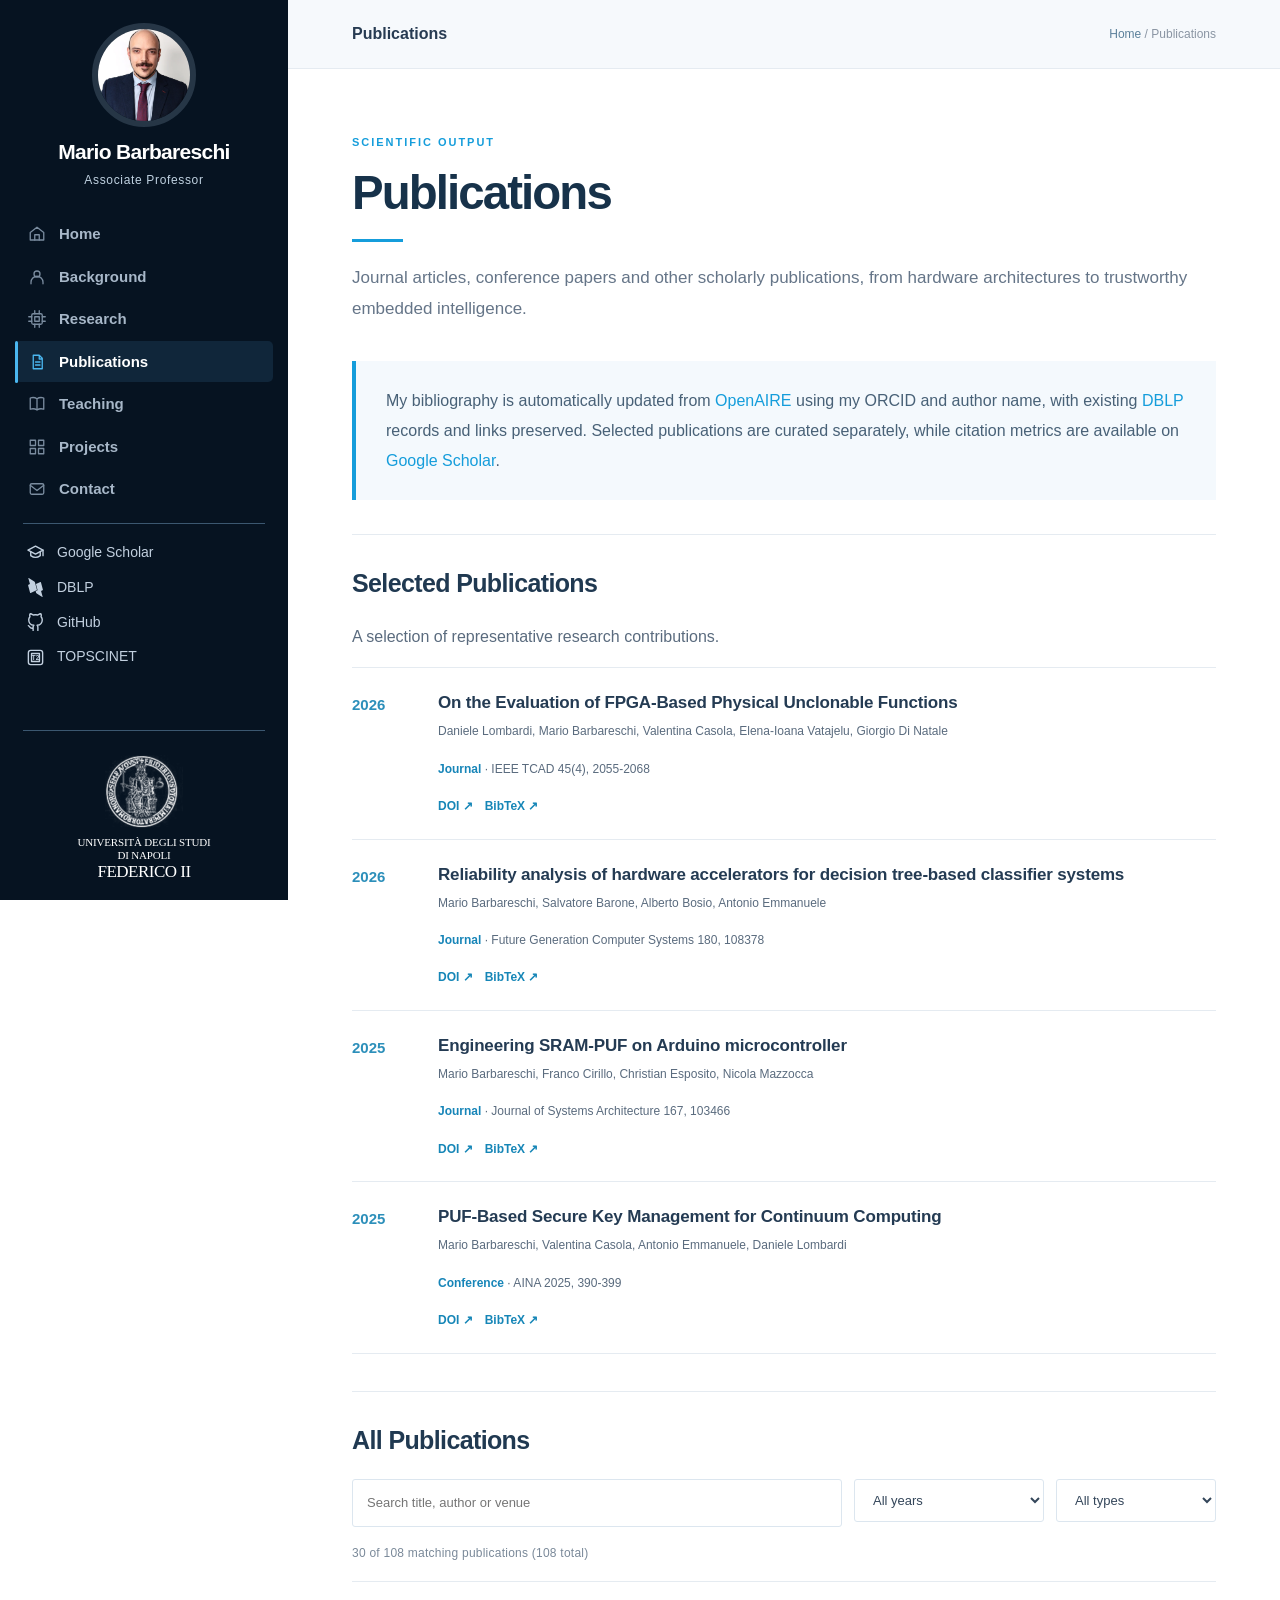
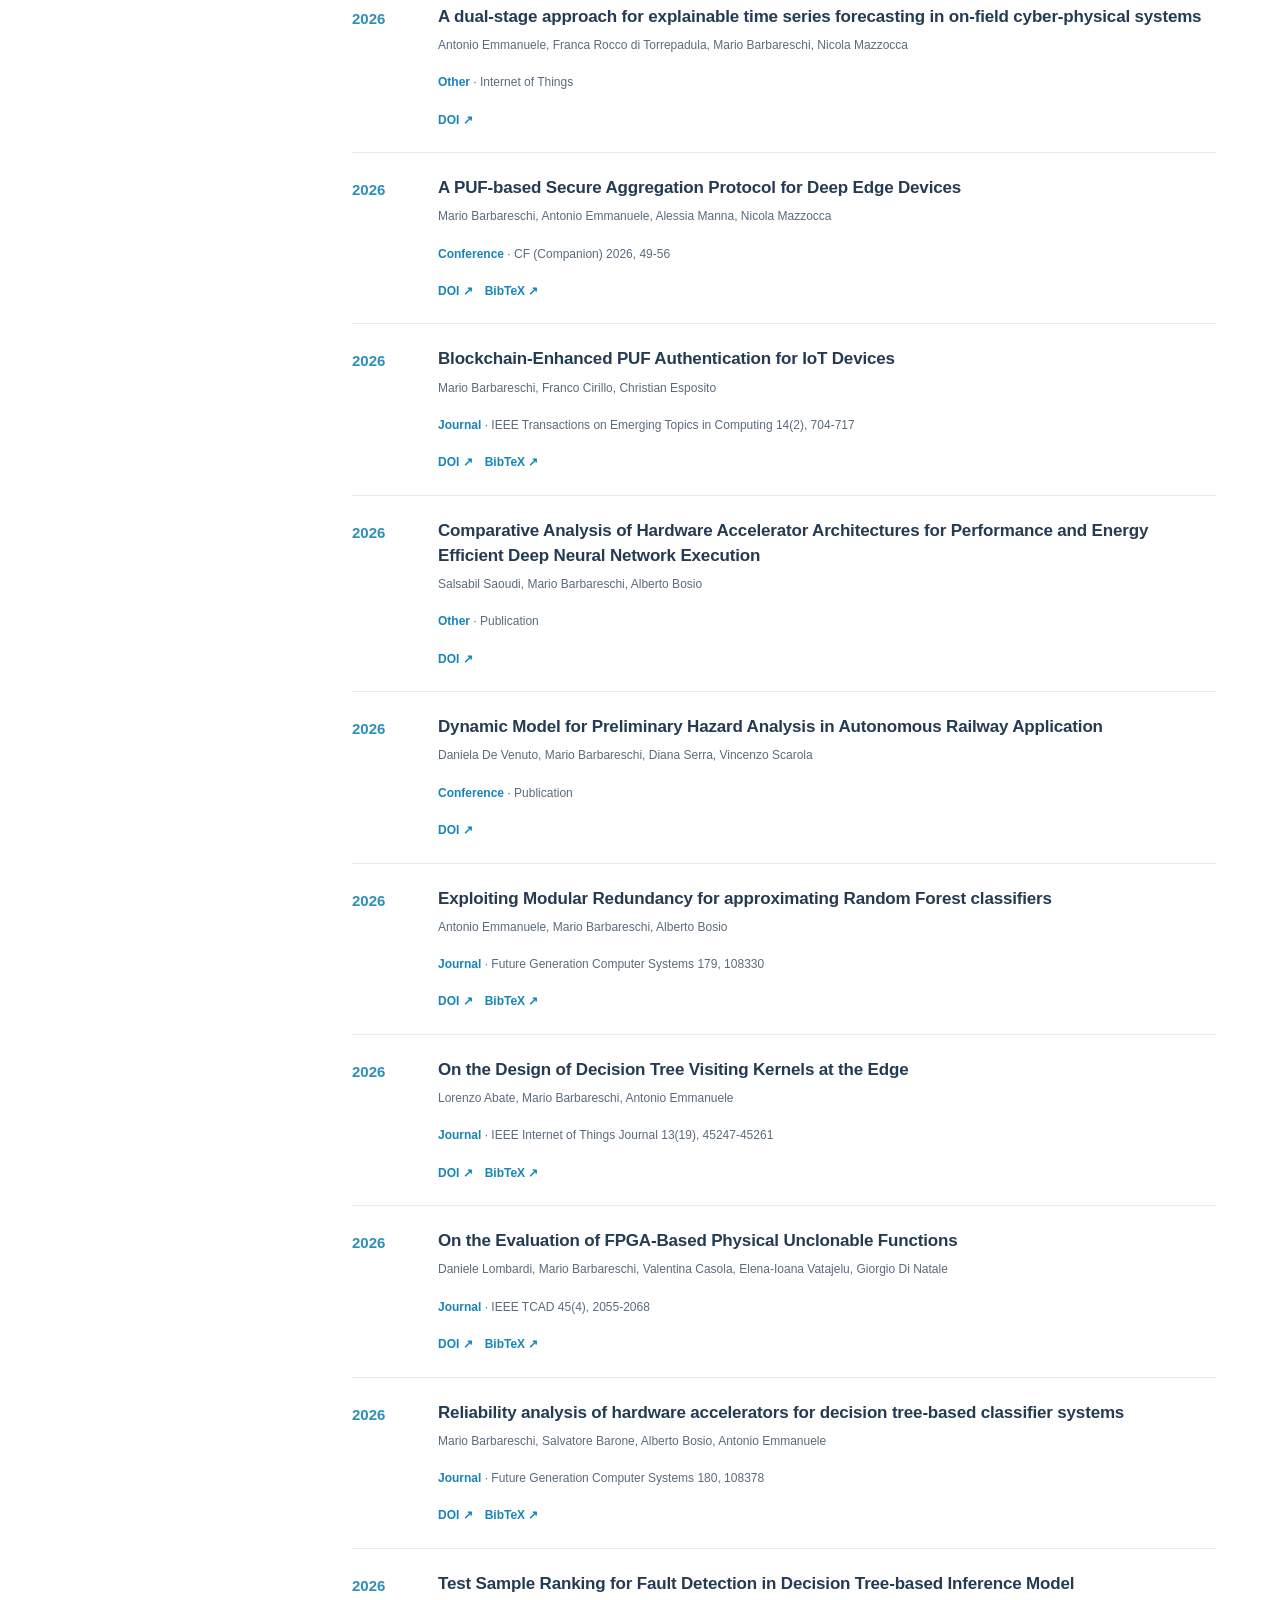
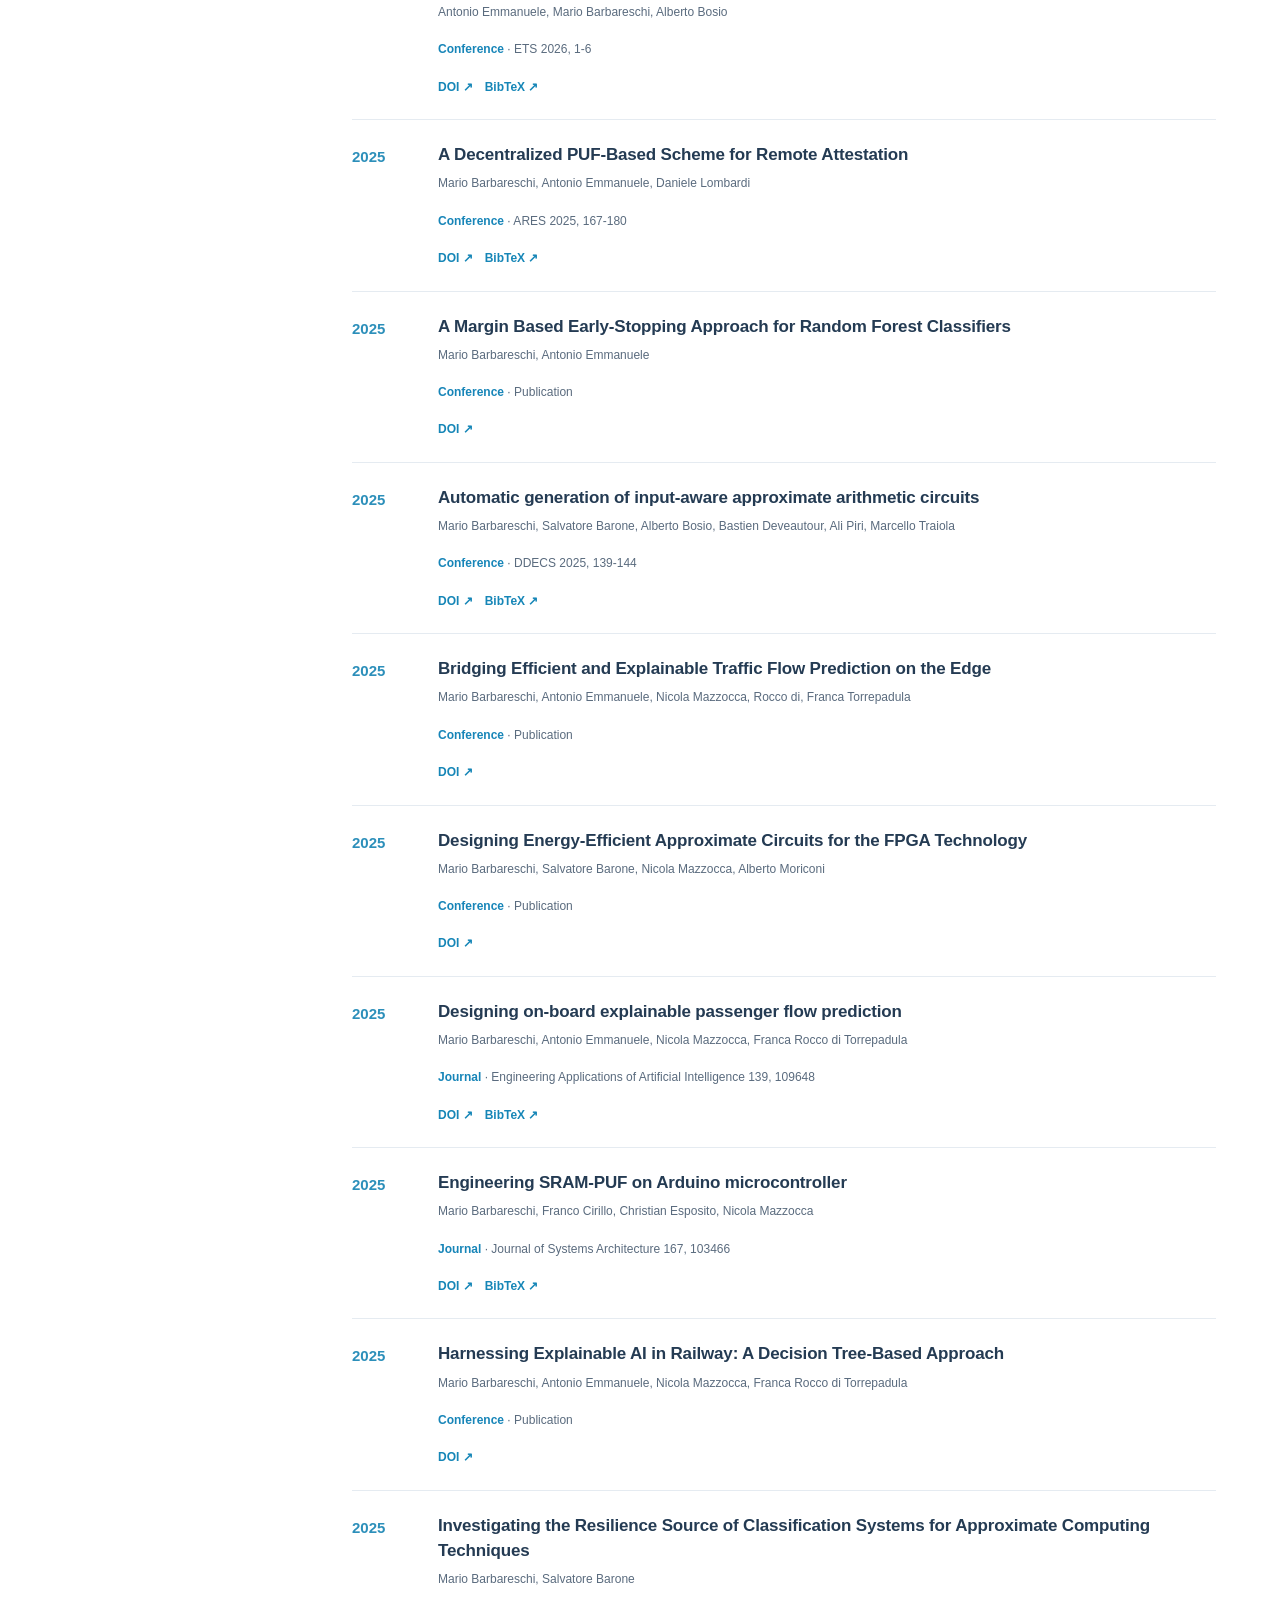
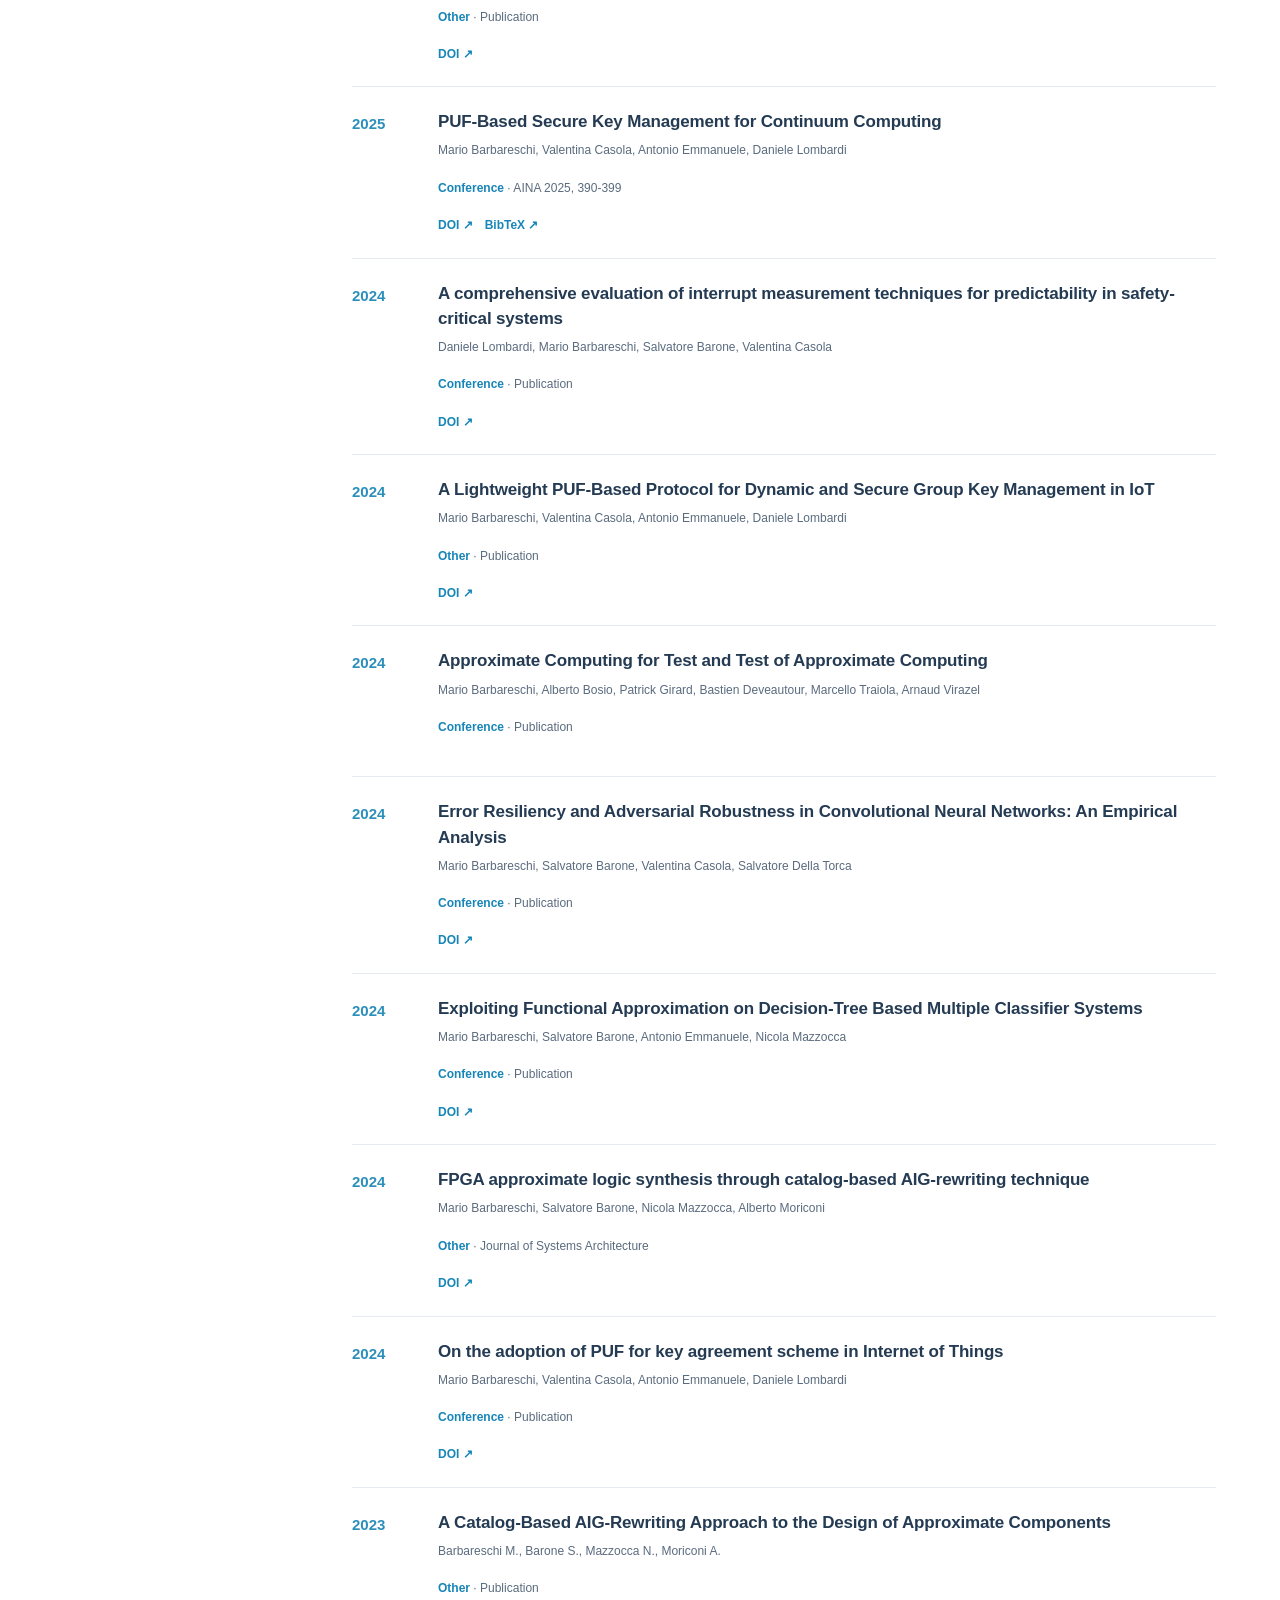
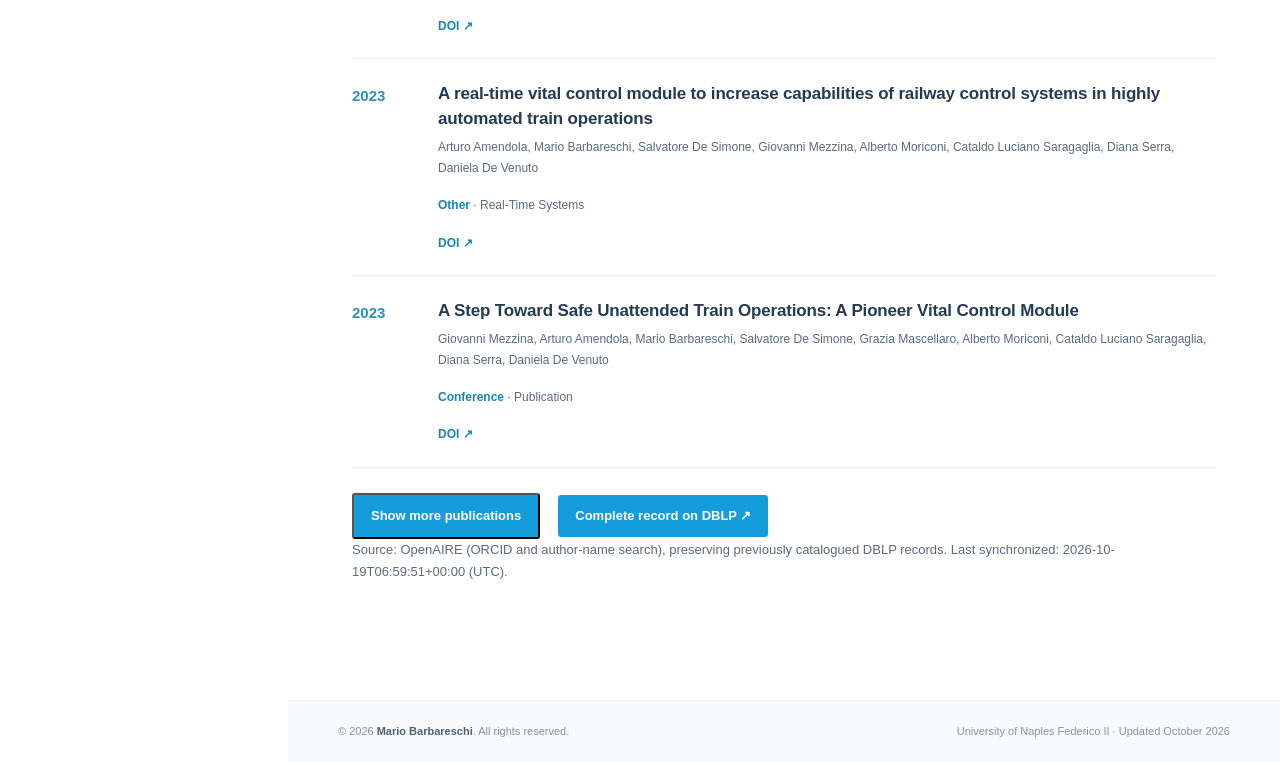
==== commit ffb7c88d: "Import OpenAIRE publications and automate updates" ====
--- a/site/publications.html
+++ b/site/publications.html
@@ -46,7 +46,7 @@
   <div class="page-header"><div class="kicker">Scientific output</div><h1>Publications</h1><span class="title-rule"></span>
     <p class="page-lead">Journal articles, conference papers and other scholarly publications, from hardware architectures to trustworthy embedded intelligence.</p>
   </div>
-  <div class="lead-panel"><p>My bibliography is sourced from <a href="https://dblp.org/pid/134/1019.html" target="_blank" rel="noopener noreferrer">DBLP</a> and regularly synchronized via GitHub Actions. Selected publications are curated separately, while citation metrics are available on <a href="https://scholar.google.it/citations?user=LVwMRVcAAAAJ&amp;hl=en" target="_blank" rel="noopener noreferrer">Google Scholar</a>.</p></div>
+  <div class="lead-panel"><p>My bibliography is automatically updated from <a href="https://explore.openaire.eu/" target="_blank" rel="noopener noreferrer">OpenAIRE</a> using my ORCID and author name, with existing <a href="https://dblp.org/pid/134/1019.html" target="_blank" rel="noopener noreferrer">DBLP</a> records and links preserved. Selected publications are curated separately, while citation metrics are available on <a href="https://scholar.google.it/citations?user=LVwMRVcAAAAJ&amp;hl=en" target="_blank" rel="noopener noreferrer">Google Scholar</a>.</p></div>
   <section class="content-section" aria-labelledby="selected-pub-title"><h2 id="selected-pub-title">Selected Publications</h2>
     <p class="section-intro">A selection of representative research contributions.</p>
     <div id="selected-publications" class="publication-list" aria-live="polite"><p>Loading selected publications…</p></div>
